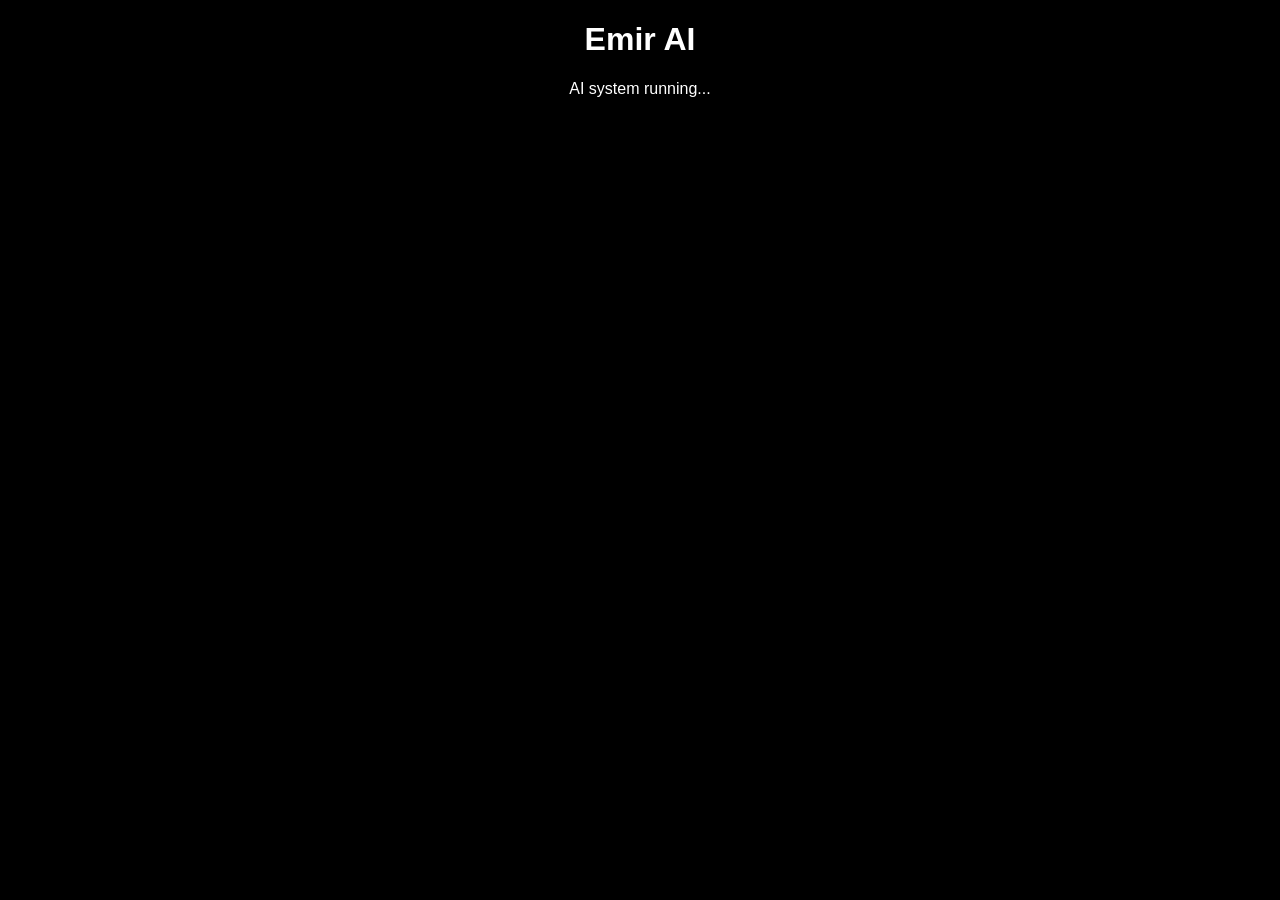
==== index.html @ 2dbc8fce "Create index.html for Emir AI web page" ====
<!DOCTYPE html>
<html>
<head>
  <title>Emir AI</title>
</head>
<body style="background:black;color:white;text-align:center;font-family:Arial;">
  <h1>Emir AI</h1>
  <p>AI system running...</p>
</body>
</html>
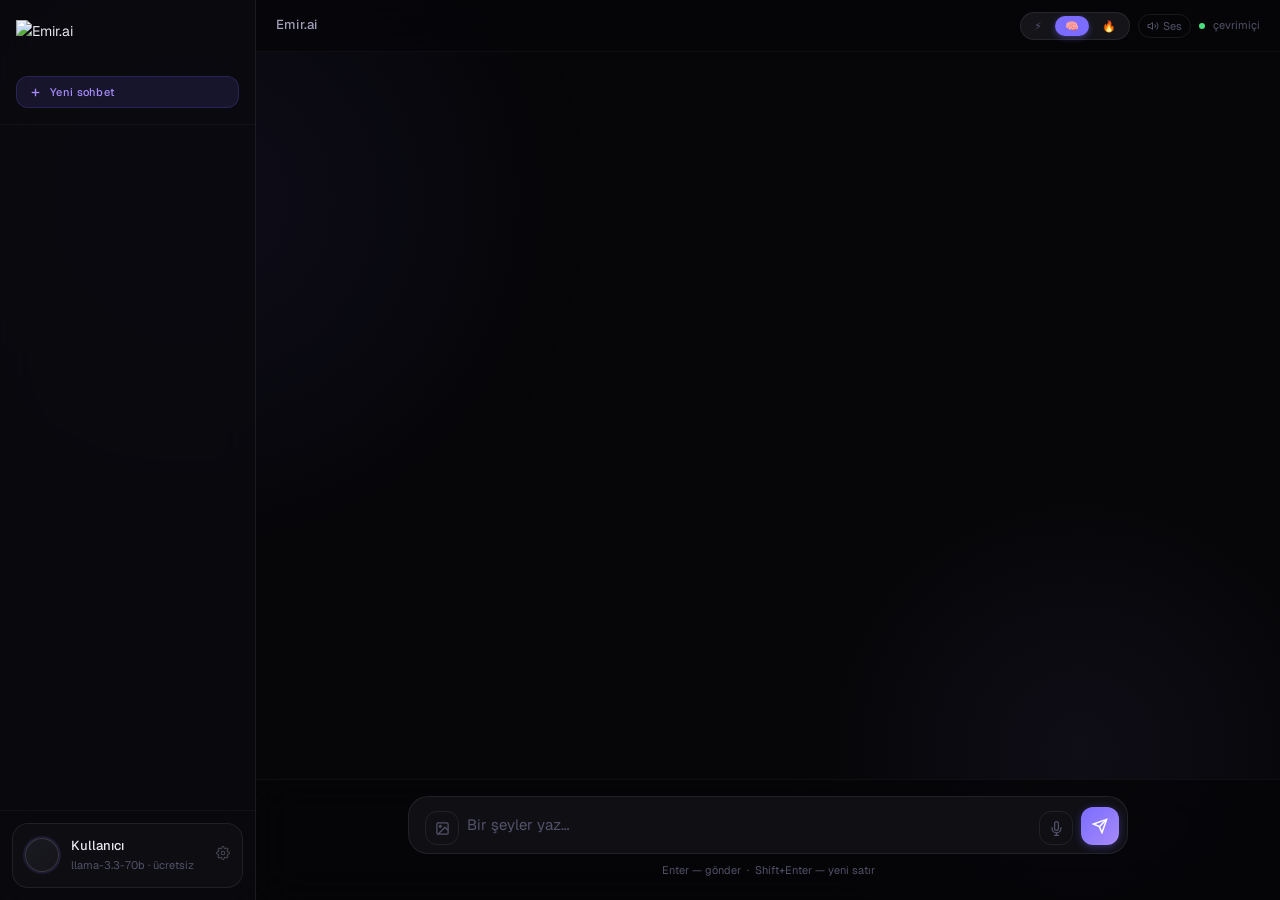
==== commit d8a61681: "Add files via upload" ====
--- a/index.html
+++ b/index.html
@@ -1,10 +1,1553 @@
 <!DOCTYPE html>
-<html>
+<html lang="tr">
 <head>
-  <title>Emir AI</title>
+<meta charset="UTF-8">
+<meta name="viewport" content="width=device-width, initial-scale=1.0, viewport-fit=cover">
+<title>Emir.ai</title>
+<link rel="icon" type="image/png" href="/static/favicon.png?v=2">
+<link rel="preconnect" href="https://fonts.googleapis.com">
+<!--
+  Neden bu fontlar:
+  • Inter yerine Geist → daha modern, AI ürünlerine özgü
+  • JetBrains Mono → kod blokları için okunabilirlik
+  display=swap → FOUT yerine FOIT önler; performans için iyi
+-->
+<link href="https://fonts.googleapis.com/css2?family=Geist:wght@300;400;500;600;700&family=JetBrains+Mono:wght@400;500&display=swap" rel="stylesheet">
+
+<!--
+  Markdown render: marked.js (8KB min+gzip)
+  Neden marked.js: Hızlı, küçük, XSS safe mod var
+-->
+<script src="https://cdn.jsdelivr.net/npm/marked@9/marked.min.js"></script>
+
+<!--
+  Syntax highlighting: highlight.js (sadece gerekli diller)
+  Neden: Kod bloklarını renklendirir; DX büyük fark yaratır
+-->
+<link rel="stylesheet" href="https://cdn.jsdelivr.net/npm/highlight.js@11.9.0/styles/github-dark-dimmed.min.css">
+<script src="https://cdn.jsdelivr.net/npm/highlight.js@11.9.0/lib/core.min.js"></script>
+<script src="https://cdn.jsdelivr.net/npm/highlight.js@11.9.0/lib/languages/python.min.js"></script>
+<script src="https://cdn.jsdelivr.net/npm/highlight.js@11.9.0/lib/languages/javascript.min.js"></script>
+<script src="https://cdn.jsdelivr.net/npm/highlight.js@11.9.0/lib/languages/typescript.min.js"></script>
+<script src="https://cdn.jsdelivr.net/npm/highlight.js@11.9.0/lib/languages/bash.min.js"></script>
+<script src="https://cdn.jsdelivr.net/npm/highlight.js@11.9.0/lib/languages/json.min.js"></script>
+<script src="https://cdn.jsdelivr.net/npm/highlight.js@11.9.0/lib/languages/css.min.js"></script>
+<script src="https://cdn.jsdelivr.net/npm/highlight.js@11.9.0/lib/languages/xml.min.js"></script>
+<script src="https://cdn.jsdelivr.net/npm/highlight.js@11.9.0/lib/languages/sql.min.js"></script>
+
+<style>
+/* ═══════════════════════════════════════
+   DESIGN TOKENS
+   Neden CSS değişkenler: Tek yerden temayı
+   değiştir; runtime'da JS erişimi kolay.
+═══════════════════════════════════════ */
+:root {
+  --c-bg:        #060608;
+  --c-surface-0: #0a0a0d;
+  --c-surface-1: #0f0f14;
+  --c-surface-2: #141419;
+  --c-surface-3: #1a1a22;
+  --c-surface-4: #212130;
+
+  --c-border-0:  rgba(255,255,255,0.04);
+  --c-border-1:  rgba(255,255,255,0.08);
+  --c-border-2:  rgba(255,255,255,0.14);
+  --c-border-3:  rgba(255,255,255,0.22);
+
+  --c-text-0:    #ffffff;
+  --c-text-1:    #e8e8f0;
+  --c-text-2:    #a0a0b8;
+  --c-text-3:    #52526a;
+
+  --c-accent:    #7b6cff;
+  --c-accent-2:  #a78bfa;
+  --c-accent-3:  rgba(123,108,255,0.12);
+  --c-success:   #4ade80;
+  --c-danger:    #f87171;
+  --c-warn:      #fb923c;
+
+  --glass-bg:    rgba(10,10,14,0.88);
+  /* Neden backdrop-filter yalnızca gerekli yerde:
+     Her elemanda blur = performans katili.
+     Sadece sidebar + input + topbar'da kullan. */
+  --glass-blur:  blur(20px) saturate(160%);
+
+  --sp-1:4px; --sp-2:8px; --sp-3:12px;
+  --sp-4:16px; --sp-5:20px; --sp-6:24px;
+  --sp-8:32px; --sp-10:40px; --sp-12:48px;
+
+  --r-sm:8px; --r-md:12px; --r-lg:16px; --r-xl:20px; --r-full:9999px;
+
+  --font-sans: 'Geist', system-ui, -apple-system, sans-serif;
+  --font-mono: 'JetBrains Mono', 'Fira Code', monospace;
+
+  --text-xs:11px; --text-sm:13px; --text-base:14px;
+  --text-md:15px; --text-lg:18px; --text-xl:24px;
+  --text-2xl:32px; --text-3xl:42px;
+
+  --ease-out:    cubic-bezier(0.16, 1, 0.3, 1);
+  --ease-spring: cubic-bezier(0.34, 1.56, 0.64, 1);
+  --dur-fast:    120ms; --dur-base:200ms; --dur-slow:350ms;
+
+  --sidebar-w: 256px;
+}
+
+/* ═══════════════════════════════════════
+   RESET & BASE
+═══════════════════════════════════════ */
+*, *::before, *::after { box-sizing: border-box; margin: 0; padding: 0; }
+html { -webkit-text-size-adjust: 100%; }
+body {
+  background: var(--c-bg);
+  color: var(--c-text-1);
+  font-family: var(--font-sans);
+  font-size: var(--text-base);
+  line-height: 1.6;
+  height: 100dvh;
+  display: flex;
+  overflow: hidden;
+  -webkit-font-smoothing: antialiased;
+  -moz-osx-font-smoothing: grayscale;
+}
+button { font-family: inherit; cursor: pointer; border: none; }
+textarea { font-family: inherit; }
+a { color: inherit; }
+
+/* ═══════════════════════════════════════
+   ARKA PLAN
+   Neden CSS gradient animasyonu:
+   Canvas 5 katman + Math.sin + createLinearGradient
+   her frame'de yeniden hesaplanıyor = %15-25 CPU.
+   CSS @keyframes sadece GPU composite layer kullanır;
+   ana thread'e dokunmaz, 0 CPU ek yükü.
+═══════════════════════════════════════ */
+.mesh-bg {
+  position: fixed; inset: 0; z-index: 0; pointer-events: none;
+  /* will-change: transform — sadece hareketli elemanlara ekle;
+     statik mesh için gerek yok */
+}
+.mesh-bg::before,
+.mesh-bg::after {
+  content: '';
+  position: absolute;
+  border-radius: 50%;
+  /* filter: blur kullanmak yerine büyük radius + alpha → daha az repaint */
+  opacity: 0.12;
+  /* Neden transform animasyonu: yalnızca composite layer tetikler;
+     layout veya paint tetiklemez → 60 FPS garantili */
+  animation: meshFloat 18s ease-in-out infinite;
+}
+.mesh-bg::before {
+  width: 800px; height: 800px;
+  top: -200px; left: -200px;
+  background: radial-gradient(circle, rgba(123,108,255,0.6) 0%, transparent 70%);
+  animation-duration: 22s;
+}
+.mesh-bg::after {
+  width: 600px; height: 600px;
+  bottom: -150px; right: -100px;
+  background: radial-gradient(circle, rgba(167,139,250,0.5) 0%, transparent 70%);
+  animation-delay: -8s;
+  animation-duration: 18s;
+}
+@keyframes meshFloat {
+  0%,100% { transform: translate(0, 0) scale(1); }
+  33%      { transform: translate(60px, -40px) scale(1.05); }
+  66%      { transform: translate(-30px, 50px) scale(0.97); }
+}
+
+/* ═══════════════════════════════════════
+   SIDEBAR
+═══════════════════════════════════════ */
+.sidebar {
+  width: var(--sidebar-w);
+  background: var(--glass-bg);
+  backdrop-filter: var(--glass-blur);
+  -webkit-backdrop-filter: var(--glass-blur);
+  border-right: 1px solid var(--c-border-1);
+  display: flex; flex-direction: column; flex-shrink: 0;
+  z-index: 10;
+  /* will-change: transform — sadece sidebar açık/kapanırken etkin;
+     CSS transition zaten bunu yönetiyor */
+  transition: transform var(--dur-slow) var(--ease-out);
+}
+.sb-header {
+  padding: var(--sp-5) var(--sp-4) var(--sp-4);
+  border-bottom: 1px solid var(--c-border-0);
+}
+.sb-logo { margin-bottom: var(--sp-4); }
+.sb-logo-img {
+  height: 40px; max-height: 44px; width: auto;
+  object-fit: contain; display: block;
+}
+.btn-new-chat {
+  width: 100%; padding: var(--sp-2) var(--sp-3);
+  background: var(--c-accent-3);
+  border: 1px solid rgba(123,108,255,0.2);
+  border-radius: var(--r-md); color: var(--c-accent-2);
+  font-size: var(--text-xs); font-weight: 500; letter-spacing: 0.3px;
+  display: flex; align-items: center; gap: var(--sp-2);
+  /* Neden transform değil background transition:
+     hover'da layout değişmiyor, sadece renk → cheaper */
+  transition: background var(--dur-base), border-color var(--dur-base), box-shadow var(--dur-base);
+}
+.btn-new-chat:hover {
+  background: rgba(123,108,255,0.18);
+  border-color: rgba(123,108,255,0.35);
+  box-shadow: 0 4px 16px rgba(123,108,255,0.15);
+}
+.btn-new-chat svg { width: 13px; height: 13px; stroke: currentColor; fill: none; stroke-width: 2.5; }
+
+/* Sidebar List */
+.sb-list { flex: 1; overflow-y: auto; padding: var(--sp-2); }
+/* Neden 2px scrollbar: Minimal görünüm + performans */
+.sb-list::-webkit-scrollbar { width: 2px; }
+.sb-list::-webkit-scrollbar-thumb { background: var(--c-border-1); border-radius: var(--r-full); }
+
+.sb-section-label {
+  font-size: 10px; font-weight: 600;
+  color: var(--c-text-3); letter-spacing: 0.8px;
+  text-transform: uppercase; padding: var(--sp-3) var(--sp-2) var(--sp-1);
+}
+.chat-item {
+  display: flex; align-items: center; gap: var(--sp-2);
+  padding: var(--sp-2) var(--sp-3); border-radius: var(--r-sm);
+  cursor: pointer; position: relative;
+  font-size: var(--text-sm); font-weight: 400; color: var(--c-text-2);
+  transition: background var(--dur-fast), color var(--dur-fast), border-color var(--dur-fast);
+  border: 1px solid transparent;
+}
+.chat-item:hover { background: var(--c-surface-2); color: var(--c-text-1); border-color: var(--c-border-0); }
+.chat-item.active { background: var(--c-accent-3); color: var(--c-accent-2); border-color: rgba(123,108,255,0.2); }
+.chat-item svg { width: 13px; height: 13px; stroke: currentColor; fill: none; stroke-width: 1.8; flex-shrink: 0; opacity: 0.6; }
+.chat-item-title { flex: 1; overflow: hidden; text-overflow: ellipsis; white-space: nowrap; }
+.chat-del {
+  position: absolute; right: var(--sp-2); opacity: 0;
+  background: none; color: var(--c-text-3);
+  font-size: 16px; line-height: 1; padding: 2px 4px;
+  border-radius: 4px; transition: opacity var(--dur-fast), color var(--dur-fast), background var(--dur-fast);
+}
+.chat-item:hover .chat-del { opacity: 1; }
+.chat-del:hover { color: var(--c-danger); background: rgba(248,113,113,0.1); }
+
+/* Sidebar Bottom */
+.sb-bottom { padding: var(--sp-3); border-top: 1px solid var(--c-border-0); }
+.profile-card {
+  display: flex; align-items: center; gap: var(--sp-3);
+  padding: var(--sp-3);
+  background: rgba(255,255,255,0.025);
+  border: 1px solid var(--c-border-1);
+  border-radius: var(--r-lg);
+  cursor: pointer;
+  transition: background var(--dur-base), border-color var(--dur-base), box-shadow var(--dur-base);
+}
+.profile-card:hover {
+  background: rgba(255,255,255,0.04);
+  border-color: var(--c-border-2);
+  box-shadow: 0 8px 24px rgba(0,0,0,0.25);
+}
+.profile-avatar {
+  width: 34px; height: 34px; border-radius: var(--r-full);
+  background: linear-gradient(135deg, var(--c-surface-3), var(--c-surface-2));
+  border: 1px solid var(--c-border-2);
+  display: flex; align-items: center; justify-content: center;
+  font-size: var(--text-sm); font-weight: 600; color: var(--c-text-1);
+  overflow: hidden; flex-shrink: 0;
+  box-shadow: 0 0 0 2px rgba(123,108,255,0.15);
+}
+.profile-avatar img { width: 100%; height: 100%; object-fit: cover; }
+.profile-meta { flex: 1; min-width: 0; }
+.profile-name { font-size: var(--text-sm); font-weight: 500; color: var(--c-text-1); white-space: nowrap; overflow: hidden; text-overflow: ellipsis; }
+.profile-sub { font-size: 11px; color: var(--c-text-3); margin-top: 1px; }
+.profile-settings-icon { flex-shrink: 0; opacity: 0.4; transition: opacity var(--dur-fast); }
+.profile-card:hover .profile-settings-icon { opacity: 0.8; }
+.profile-settings-icon svg { width: 14px; height: 14px; stroke: var(--c-text-2); fill: none; stroke-width: 1.8; }
+
+/* ═══════════════════════════════════════
+   MAIN
+═══════════════════════════════════════ */
+.main { flex: 1; display: flex; flex-direction: column; z-index: 5; overflow: hidden; min-width: 0; }
+
+.topbar {
+  display: flex; align-items: center; gap: var(--sp-3);
+  padding: var(--sp-3) var(--sp-5);
+  background: rgba(6,6,8,0.75);
+  backdrop-filter: var(--glass-blur);
+  -webkit-backdrop-filter: var(--glass-blur);
+  border-bottom: 1px solid var(--c-border-0);
+  flex-shrink: 0; height: 52px;
+}
+.btn-menu { display: none; background: none; padding: var(--sp-1); border-radius: var(--r-sm); transition: background var(--dur-fast); }
+.btn-menu:hover { background: var(--c-surface-2); }
+.btn-menu svg { width: 18px; height: 18px; stroke: var(--c-text-2); fill: none; stroke-width: 2; display: block; }
+.topbar-title { font-size: var(--text-sm); font-weight: 500; color: var(--c-text-2); letter-spacing: 0.2px; }
+.topbar-status { margin-left: auto; display: flex; align-items: center; gap: var(--sp-2); }
+.status-dot {
+  width: 6px; height: 6px; border-radius: var(--r-full); background: var(--c-success);
+  /* Neden opacity animasyonu değil box-shadow:
+     opacity composite, box-shadow paint tetikler ama küçük boyut → kabul edilebilir.
+     Alternatif: sadece opacity kullan. */
+  animation: statusPulse 3s ease-in-out infinite;
+}
+@keyframes statusPulse { 0%,100%{opacity:1;} 50%{opacity:0.5;} }
+.status-text { font-size: var(--text-xs); color: var(--c-text-3); }
+
+/* ═══════════════════════════════════════
+   CHAT ALAN
+   Neden scroll-behavior kaldırıldı:
+   CSS smooth scroll + JS scrollTop = animasyon
+   yığılması. scrollIntoView({behavior:'smooth'})
+   ile kontrol JS tarafında kalır.
+═══════════════════════════════════════ */
+#chat {
+  flex: 1; overflow-y: auto;
+  padding: var(--sp-8) var(--sp-5);
+  display: flex; flex-direction: column; gap: var(--sp-5);
+  overscroll-behavior: contain;
+  /* contain: layout → alt tree layout hesaplamalarını izole eder */
+  contain: layout;
+}
+#chat::-webkit-scrollbar { width: 4px; }
+#chat::-webkit-scrollbar-track { background: transparent; }
+#chat::-webkit-scrollbar-thumb { background: var(--c-border-1); border-radius: var(--r-full); }
+
+/* Welcome */
+.welcome {
+  margin: auto; text-align: center;
+  padding: var(--sp-12) var(--sp-5);
+  max-width: 560px; width: 100%;
+  animation: fadeSlideUp 0.5s var(--ease-out) both;
+}
+@keyframes fadeSlideUp { from{opacity:0;transform:translateY(14px);} to{opacity:1;transform:translateY(0);} }
+
+.welcome-badge {
+  display: inline-flex; align-items: center; gap: var(--sp-2);
+  padding: var(--sp-1) var(--sp-3);
+  background: var(--c-accent-3);
+  border: 1px solid rgba(123,108,255,0.2);
+  border-radius: var(--r-full);
+  font-size: var(--text-xs); font-weight: 500;
+  color: var(--c-accent-2); letter-spacing: 0.3px;
+  margin-bottom: var(--sp-5);
+}
+.welcome-badge-dot { width: 5px; height: 5px; border-radius: 50%; background: var(--c-success); animation: statusPulse 2.5s infinite; }
+
+.welcome-title {
+  font-size: clamp(var(--text-2xl), 5vw, var(--text-3xl));
+  font-weight: 700; letter-spacing: -1px; line-height: 1.1;
+  margin-bottom: var(--sp-3);
+  /* Neden gradient text animasyonu:
+     background-size: 200% + background-position animasyonu
+     → yalnızca composite, repaint yok */
+  background: linear-gradient(135deg, var(--c-text-0) 0%, var(--c-accent-2) 50%, var(--c-text-0) 100%);
+  background-size: 200% auto;
+  -webkit-background-clip: text; -webkit-text-fill-color: transparent;
+  background-clip: text;
+  animation: shimmer 5s linear infinite;
+}
+@keyframes shimmer { to { background-position: 200% center; } }
+
+.welcome-sub { font-size: var(--text-sm); color: var(--c-text-3); margin-bottom: var(--sp-8); }
+
+.chip-grid { display: flex; flex-wrap: wrap; gap: var(--sp-2); justify-content: center; }
+.chip {
+  padding: var(--sp-2) var(--sp-4);
+  background: var(--c-surface-1);
+  border: 1px solid var(--c-border-1);
+  border-radius: var(--r-full);
+  font-size: var(--text-xs); font-weight: 400; color: var(--c-text-2);
+  cursor: pointer;
+  transition: background var(--dur-base), border-color var(--dur-base), color var(--dur-base), box-shadow var(--dur-base);
+}
+.chip:hover {
+  background: var(--c-surface-2); border-color: var(--c-border-2);
+  color: var(--c-text-1); box-shadow: 0 4px 12px rgba(0,0,0,0.25);
+}
+
+/* ═══════════════════════════════════════
+   MESAJLAR
+═══════════════════════════════════════ */
+.msg {
+  display: flex; gap: var(--sp-3);
+  max-width: min(75%, 700px);
+  animation: msgIn 0.25s var(--ease-out) both;
+}
+/* Neden sadece opacity + translateY:
+   scale() layout'u etkiler (composite değil).
+   translateY + opacity → sadece composite layer.
+   Daha az GPU çalışması. */
+@keyframes msgIn { from{opacity:0;transform:translateY(6px);} to{opacity:1;transform:translateY(0);} }
+
+.msg.user { align-self: flex-end; flex-direction: row-reverse; }
+.msg.bot  { align-self: flex-start; }
+
+.msg-avatar {
+  width: 30px; height: 30px; border-radius: var(--r-full);
+  flex-shrink: 0; display: flex; align-items: center; justify-content: center;
+  font-size: 11px; font-weight: 600; margin-top: 2px;
+  overflow: hidden;
+}
+.msg.user .msg-avatar {
+  background: linear-gradient(135deg, var(--c-surface-3), var(--c-surface-2));
+  border: 1px solid var(--c-border-2); color: var(--c-text-1);
+}
+.msg.user .msg-avatar img { width:100%; height:100%; object-fit:cover; }
+.msg.bot .msg-avatar {
+  background: linear-gradient(135deg, var(--c-accent), var(--c-accent-2));
+  color: #fff; font-size: 12px; font-weight: 700;
+  /* Neden küçük box-shadow: büyük blur ağır; 16px yeterli */
+  box-shadow: 0 0 12px rgba(123,108,255,0.35);
+}
+
+.bubble {
+  padding: var(--sp-3) var(--sp-4);
+  border-radius: var(--r-lg);
+  font-size: var(--text-md); line-height: 1.75;
+  word-break: break-word; letter-spacing: 0.1px;
+  position: relative;
+}
+.msg.user .bubble {
+  background: linear-gradient(135deg, rgba(123,108,255,0.1), rgba(167,139,250,0.06));
+  border: 1px solid rgba(123,108,255,0.2);
+  border-top-right-radius: var(--r-sm);
+  color: var(--c-text-1);
+}
+.msg.bot .bubble {
+  background: rgba(255,255,255,0.03);
+  border: 1px solid var(--c-border-1);
+  border-top-left-radius: var(--r-sm);
+  color: var(--c-text-1);
+  min-width: 48px;
+}
+
+/* ── Markdown stilleri ── */
+.bubble h1,.bubble h2,.bubble h3 {
+  font-weight: 600; letter-spacing: -0.3px;
+  margin: var(--sp-4) 0 var(--sp-2);
+  color: var(--c-text-0); line-height: 1.3;
+}
+.bubble h1 { font-size: var(--text-lg); }
+.bubble h2 { font-size: var(--text-md); }
+.bubble h3 { font-size: var(--text-base); }
+.bubble p { margin: var(--sp-2) 0; }
+.bubble p:first-child { margin-top: 0; }
+.bubble p:last-child { margin-bottom: 0; }
+.bubble ul,.bubble ol { padding-left: 1.5em; margin: var(--sp-2) 0; }
+.bubble li { margin: var(--sp-1) 0; }
+.bubble blockquote {
+  border-left: 3px solid var(--c-accent);
+  padding: var(--sp-2) var(--sp-3); margin: var(--sp-3) 0;
+  background: var(--c-accent-3); border-radius: 0 var(--r-sm) var(--r-sm) 0;
+  color: var(--c-text-2);
+}
+.bubble strong { color: var(--c-text-0); font-weight: 600; }
+.bubble em { color: var(--c-text-2); font-style: italic; }
+.bubble a { color: var(--c-accent-2); text-decoration: underline; text-underline-offset: 3px; }
+.bubble a:hover { color: var(--c-text-0); }
+
+/* İnline kod */
+.bubble code:not(pre code) {
+  font-family: var(--font-mono);
+  font-size: 0.88em;
+  background: var(--c-surface-3);
+  border: 1px solid var(--c-border-1);
+  border-radius: 4px;
+  padding: 1px 5px;
+  color: var(--c-accent-2);
+}
+
+/* Kod blokları */
+.bubble pre {
+  margin: var(--sp-3) 0;
+  border-radius: var(--r-md);
+  overflow: hidden;
+  border: 1px solid var(--c-border-1);
+}
+.code-header {
+  display: flex; align-items: center; justify-content: space-between;
+  padding: var(--sp-2) var(--sp-3);
+  background: var(--c-surface-3);
+  border-bottom: 1px solid var(--c-border-1);
+}
+.code-lang { font-family: var(--font-mono); font-size: 11px; color: var(--c-text-3); letter-spacing: 0.5px; }
+.btn-copy {
+  font-size: 11px; color: var(--c-text-3); background: none;
+  padding: 2px 8px; border-radius: 4px;
+  border: 1px solid var(--c-border-1);
+  transition: color var(--dur-fast), background var(--dur-fast);
+}
+.btn-copy:hover { color: var(--c-text-1); background: var(--c-surface-4); }
+.btn-copy.copied { color: var(--c-success); }
+.bubble pre code {
+  display: block; padding: var(--sp-4);
+  font-family: var(--font-mono); font-size: 13px; line-height: 1.65;
+  overflow-x: auto; background: #1c1c27 !important;
+  scrollbar-width: thin;
+}
+
+/* Tablo */
+.bubble table {
+  border-collapse: collapse; width: 100%;
+  margin: var(--sp-3) 0; font-size: var(--text-sm);
+  border-radius: var(--r-md); overflow: hidden;
+}
+.bubble th { background: var(--c-surface-3); color: var(--c-text-0); font-weight: 600; }
+.bubble th,.bubble td { padding: var(--sp-2) var(--sp-3); border: 1px solid var(--c-border-1); text-align: left; }
+.bubble tr:nth-child(even) td { background: rgba(255,255,255,0.015); }
+
+/* Arama göstergesi */
+.search-indicator {
+  display: inline-flex; align-items: center; gap: var(--sp-2);
+  font-size: 11px; color: var(--c-text-3);
+  margin-bottom: var(--sp-2);
+  padding: 2px 8px; border-radius: var(--r-full);
+  background: var(--c-surface-2);
+  border: 1px solid var(--c-border-1);
+}
+.search-indicator svg { width: 11px; height: 11px; stroke: var(--c-accent-2); fill: none; stroke-width: 2; }
+
+/* ── Typing indicator ── */
+.typing-bubble {
+  display: flex; gap: 5px; align-items: center;
+  padding: var(--sp-4) var(--sp-5);
+  background: rgba(255,255,255,0.03);
+  border: 1px solid var(--c-border-1);
+  border-radius: var(--r-lg); border-top-left-radius: var(--r-sm);
+}
+.typing-bubble span {
+  width: 5px; height: 5px; border-radius: 50%; background: var(--c-accent);
+  /* Neden translateY değil: translate3d → GPU layer zorla */
+  animation: typingBounce 1.4s ease-in-out infinite; opacity: 0.7;
+}
+.typing-bubble span:nth-child(2) { animation-delay: 0.18s; }
+.typing-bubble span:nth-child(3) { animation-delay: 0.36s; }
+@keyframes typingBounce { 0%,60%,100%{transform:translate3d(0,0,0);opacity:0.7;} 30%{transform:translate3d(0,-6px,0);opacity:1;} }
+
+/* Streaming cursor */
+.stream-cursor {
+  display: inline-block;
+  width: 2px; height: 1em;
+  background: var(--c-accent-2);
+  margin-left: 2px;
+  vertical-align: text-bottom;
+  animation: cursorBlink 0.9s ease-in-out infinite;
+}
+@keyframes cursorBlink { 0%,100%{opacity:1;} 50%{opacity:0;} }
+
+/* ═══════════════════════════════════════
+   INPUT ALAN
+═══════════════════════════════════════ */
+.input-area {
+  padding: var(--sp-4) var(--sp-5) max(var(--sp-5), env(safe-area-inset-bottom, 20px));
+  background: rgba(6,6,8,0.82);
+  backdrop-filter: var(--glass-blur);
+  -webkit-backdrop-filter: var(--glass-blur);
+  border-top: 1px solid var(--c-border-0);
+  flex-shrink: 0;
+}
+.input-shell {
+  max-width: 720px; margin: 0 auto;
+  background: var(--c-surface-1);
+  border: 1px solid var(--c-border-1);
+  border-radius: var(--r-xl);
+  display: flex; align-items: flex-end; gap: var(--sp-2);
+  padding: var(--sp-2) var(--sp-2) var(--sp-2) var(--sp-4);
+  transition: border-color var(--dur-base), box-shadow var(--dur-base);
+}
+.input-shell:focus-within {
+  border-color: rgba(123,108,255,0.4);
+  box-shadow: 0 0 0 3px rgba(123,108,255,0.08);
+}
+#msgInput {
+  flex: 1; background: transparent; border: none; outline: none;
+  color: var(--c-text-1); font-size: var(--text-md); line-height: 1.6;
+  resize: none; padding: var(--sp-2) 0;
+  max-height: 160px; overflow-y: auto; scrollbar-width: none;
+}
+#msgInput::-webkit-scrollbar { display: none; }
+#msgInput::placeholder { color: var(--c-text-3); }
+.btn-send {
+  width: 38px; height: 38px; flex-shrink: 0;
+  background: linear-gradient(135deg, var(--c-accent), var(--c-accent-2));
+  border-radius: var(--r-md);
+  display: flex; align-items: center; justify-content: center;
+  color: #fff;
+  box-shadow: 0 2px 8px rgba(123,108,255,0.35);
+  transition: opacity var(--dur-base), transform var(--dur-fast), box-shadow var(--dur-base);
+}
+.btn-send:hover:not(:disabled) { transform: scale(1.05); box-shadow: 0 4px 14px rgba(123,108,255,0.45); }
+.btn-send:active:not(:disabled) { transform: scale(0.95); }
+.btn-send:disabled { opacity: 0.3; cursor: not-allowed; }
+.btn-send svg { width: 16px; height: 16px; stroke: currentColor; fill: none; stroke-width: 2.2; }
+.input-hint { text-align: center; font-size: 11px; color: var(--c-text-3); margin-top: var(--sp-2); }
+
+/* ═══════════════════════════════════════
+   PROFİL MODALİ
+═══════════════════════════════════════ */
+.modal-backdrop {
+  display: none; position: fixed; inset: 0;
+  background: rgba(0,0,0,0.55);
+  backdrop-filter: blur(10px);
+  -webkit-backdrop-filter: blur(10px);
+  z-index: 200; align-items: center; justify-content: center; padding: var(--sp-4);
+}
+.modal-backdrop.open { display: flex; animation: fadeIn 0.18s ease; }
+@keyframes fadeIn { from{opacity:0;} to{opacity:1;} }
+.modal {
+  background: var(--c-surface-1);
+  border: 1px solid var(--c-border-2);
+  border-radius: var(--r-xl);
+  padding: var(--sp-8); width: 100%; max-width: 460px;
+  box-shadow: 0 24px 64px rgba(0,0,0,0.55);
+  animation: modalIn 0.25s var(--ease-out);
+}
+@keyframes modalIn { from{opacity:0;transform:translateY(10px);} to{opacity:1;transform:none;} }
+.modal-header { margin-bottom: var(--sp-6); }
+.modal-title { font-size: var(--text-lg); font-weight: 700; color: var(--c-text-0); margin-bottom: var(--sp-1); }
+.modal-subtitle { font-size: var(--text-sm); color: var(--c-text-3); }
+.form-group { margin-bottom: var(--sp-5); }
+.form-label { display: block; font-size: 11px; font-weight: 600; color: var(--c-text-3); letter-spacing: 0.8px; text-transform: uppercase; margin-bottom: var(--sp-2); }
+.form-input, .form-textarea {
+  width: 100%; background: var(--c-surface-2);
+  border: 1px solid var(--c-border-1); border-radius: var(--r-md);
+  padding: var(--sp-3) var(--sp-4);
+  color: var(--c-text-1); font-size: var(--text-sm); outline: none;
+  transition: border-color var(--dur-base), box-shadow var(--dur-base);
+}
+.form-input:focus, .form-textarea:focus {
+  border-color: rgba(123,108,255,0.5);
+  box-shadow: 0 0 0 3px rgba(123,108,255,0.1);
+}
+.form-textarea { resize: vertical; min-height: 90px; line-height: 1.6; font-family: var(--font-sans); }
+.avatar-picker { display: flex; align-items: center; gap: var(--sp-4); }
+.avatar-preview {
+  width: 56px; height: 56px; border-radius: var(--r-full);
+  background: linear-gradient(135deg, var(--c-surface-3), var(--c-surface-2));
+  border: 2px solid var(--c-border-2);
+  display: flex; align-items: center; justify-content: center;
+  font-size: var(--text-lg); font-weight: 700; color: var(--c-text-1);
+  overflow: hidden; cursor: pointer; flex-shrink: 0;
+  box-shadow: 0 0 0 3px rgba(123,108,255,0.12);
+  transition: border-color var(--dur-base), box-shadow var(--dur-base);
+}
+.avatar-preview:hover { border-color: var(--c-accent); box-shadow: 0 0 0 3px rgba(123,108,255,0.28); }
+.avatar-preview img { width: 100%; height: 100%; object-fit: cover; }
+.avatar-info { font-size: var(--text-sm); color: var(--c-text-3); line-height: 1.6; }
+.avatar-info a { color: var(--c-accent-2); cursor: pointer; }
+.avatar-info a:hover { text-decoration: underline; }
+.modal-actions { display: flex; gap: var(--sp-2); justify-content: flex-end; margin-top: var(--sp-6); }
+.btn-ghost {
+  padding: var(--sp-2) var(--sp-4);
+  background: transparent; border: 1px solid var(--c-border-1);
+  border-radius: var(--r-md); color: var(--c-text-2);
+  font-size: var(--text-sm); font-weight: 500;
+  transition: background var(--dur-fast), border-color var(--dur-fast), color var(--dur-fast);
+}
+.btn-ghost:hover { background: var(--c-surface-2); border-color: var(--c-border-2); color: var(--c-text-1); }
+.btn-primary {
+  padding: var(--sp-2) var(--sp-5);
+  background: linear-gradient(135deg, var(--c-accent), var(--c-accent-2));
+  border-radius: var(--r-md); color: #fff;
+  font-size: var(--text-sm); font-weight: 600;
+  box-shadow: 0 2px 8px rgba(123,108,255,0.4);
+  transition: opacity var(--dur-base), box-shadow var(--dur-base);
+}
+.btn-primary:hover { opacity: 0.9; box-shadow: 0 6px 20px rgba(123,108,255,0.42); }
+
+/* ═══════════════════════════════════════
+   MOBİL
+═══════════════════════════════════════ */
+.mob-overlay { display: none; position: fixed; inset: 0; background: rgba(0,0,0,0.5); z-index: 9; }
+.mob-overlay.open { display: block; animation: fadeIn 0.2s ease; }
+
+@media (max-width: 700px) {
+  .sidebar { position: fixed; inset: 0 auto 0 0; transform: translateX(-100%); z-index: 100; width: min(var(--sidebar-w), 85vw); }
+  .sidebar.open { transform: translateX(0); }
+  .btn-menu { display: flex; }
+  .msg { max-width: 92%; }
+  .welcome-title { font-size: var(--text-2xl); }
+  #chat { padding: var(--sp-5) var(--sp-4); }
+  .input-area { padding: var(--sp-3) var(--sp-3) max(var(--sp-4), env(safe-area-inset-bottom, 16px)); }
+  .modal { padding: var(--sp-6); }
+  .input-hint { display: none; }
+}
+
+/* ── highlight.js tema override ── */
+.hljs { background: #1c1c27 !important; }
+
+/* ═══════════════════════════════════════
+   MODEL SEÇİCİ
+   Neden select yerine custom button grubu:
+   Native select tema uyumsuz; 3 seçenek için
+   toggle grubu daha hızlı ve görsel.
+═══════════════════════════════════════ */
+.model-selector {
+  display: flex; align-items: center; gap: 3px;
+  background: var(--c-surface-2);
+  border: 1px solid var(--c-border-1);
+  border-radius: var(--r-full);
+  padding: 3px;
+}
+.model-btn {
+  padding: 3px 10px;
+  border-radius: var(--r-full);
+  font-size: 11px; font-weight: 500; color: var(--c-text-3);
+  background: none;
+  transition: background var(--dur-fast), color var(--dur-fast);
+}
+.model-btn:hover { color: var(--c-text-1); }
+.model-btn.active {
+  background: var(--c-accent);
+  color: #fff;
+  box-shadow: 0 2px 6px rgba(123,108,255,0.4);
+}
+
+/* ═══════════════════════════════════════
+   TTS TOGGLE
+═══════════════════════════════════════ */
+.btn-tts {
+  padding: var(--sp-1) var(--sp-2);
+  background: none;
+  border: 1px solid var(--c-border-1);
+  border-radius: var(--r-full);
+  font-size: 11px; color: var(--c-text-3);
+  display: flex; align-items: center; gap: 4px;
+  transition: border-color var(--dur-fast), color var(--dur-fast), background var(--dur-fast);
+}
+.btn-tts.active {
+  border-color: rgba(123,108,255,0.4);
+  color: var(--c-accent-2);
+  background: var(--c-accent-3);
+}
+.btn-tts svg { width: 12px; height: 12px; stroke: currentColor; fill: none; stroke-width: 2; }
+
+/* ═══════════════════════════════════════
+   GİRİŞ ALANI BUTONLARI (Mic + Vision)
+═══════════════════════════════════════ */
+.btn-input-action {
+  width: 34px; height: 34px; flex-shrink: 0;
+  background: none;
+  border: 1px solid var(--c-border-1);
+  border-radius: var(--r-md);
+  display: flex; align-items: center; justify-content: center;
+  color: var(--c-text-3);
+  transition: background var(--dur-fast), color var(--dur-fast), border-color var(--dur-fast);
+}
+.btn-input-action:hover { background: var(--c-surface-2); color: var(--c-text-1); border-color: var(--c-border-2); }
+.btn-input-action.recording {
+  color: var(--c-danger); border-color: rgba(248,113,113,0.4);
+  background: rgba(248,113,113,0.08);
+  animation: statusPulse 1s ease-in-out infinite;
+}
+.btn-input-action svg { width: 15px; height: 15px; stroke: currentColor; fill: none; stroke-width: 2; }
+
+/* Vision önizleme */
+.vision-preview {
+  display: none; align-items: center; gap: var(--sp-2);
+  padding: var(--sp-2) var(--sp-3);
+  background: var(--c-surface-2);
+  border: 1px solid var(--c-border-1);
+  border-radius: var(--r-md);
+  margin-bottom: var(--sp-2);
+  max-width: 720px; margin-left: auto; margin-right: auto;
+}
+.vision-preview.show { display: flex; }
+.vision-preview img { width: 40px; height: 40px; object-fit: cover; border-radius: var(--r-sm); }
+.vision-preview-name { flex: 1; font-size: var(--text-xs); color: var(--c-text-2); overflow: hidden; text-overflow: ellipsis; white-space: nowrap; }
+.vision-preview-remove {
+  background: none; color: var(--c-text-3); font-size: 16px; line-height: 1;
+  padding: 2px 4px; border-radius: 4px;
+  transition: color var(--dur-fast);
+}
+.vision-preview-remove:hover { color: var(--c-danger); }
+</style>
 </head>
-<body style="background:black;color:white;text-align:center;font-family:Arial;">
-  <h1>Emir AI</h1>
-  <p>AI system running...</p>
+<body>
+
+<div class="mesh-bg"></div>
+<div class="mob-overlay" id="mobOverlay" onclick="closeSidebar()"></div>
+
+<!-- PROFİL MODALİ -->
+<div class="modal-backdrop" id="profileModal">
+  <div class="modal">
+    <div class="modal-header">
+      <div class="modal-title">Profil &amp; Ayarlar</div>
+      <div class="modal-subtitle">Kişisel tercihlerini ve bot kişiliğini özelleştir</div>
+    </div>
+    <div class="form-group">
+      <label class="form-label">Profil Fotoğrafı</label>
+      <div class="avatar-picker">
+        <div class="avatar-preview" id="modalAvatarPrev" onclick="document.getElementById('avatarFile').click()">
+          <span id="modalAvatarInitial">?</span>
+        </div>
+        <div class="avatar-info">
+          Fotoğraf seç veya baş harfin görünsün.<br>
+          <a onclick="document.getElementById('avatarFile').click()">Fotoğraf yükle</a>
+        </div>
+        <input type="file" id="avatarFile" accept="image/*" style="display:none" onchange="onAvatarPick(event)">
+      </div>
+    </div>
+    <div class="form-group">
+      <label class="form-label">İsmin</label>
+      <input class="form-input" id="inputName" placeholder="Adını yaz…" maxlength="24">
+    </div>
+    <div class="form-group">
+      <label class="form-label">Bot Kişiliği (Ek Prompt)</label>
+      <textarea class="form-textarea" id="inputPrompt" placeholder="Örnek: Çok samimi ve esprili konuş. Cevapları kısa tut…"></textarea>
+    </div>
+    <div class="modal-actions">
+      <button class="btn-ghost" onclick="closeModal()">İptal</button>
+      <button class="btn-primary" onclick="saveProfile()">Kaydet</button>
+    </div>
+  </div>
+</div>
+
+<!-- SİDEBAR -->
+<aside class="sidebar" id="sidebar">
+  <div class="sb-header">
+    <div class="sb-logo">
+      <img src="/static/logo.png" alt="Emir.ai" class="sb-logo-img">
+    </div>
+    <button class="btn-new-chat" onclick="newChat()">
+      <svg viewBox="0 0 24 24"><line x1="12" y1="5" x2="12" y2="19"/><line x1="5" y1="12" x2="19" y2="12"/></svg>
+      Yeni sohbet
+    </button>
+  </div>
+  <div class="sb-list" id="chatList"></div>
+  <div class="sb-bottom">
+    <div class="profile-card" onclick="openModal()">
+      <div class="profile-avatar" id="sbAvatar"></div>
+      <div class="profile-meta">
+        <div class="profile-name" id="sbName">Kullanıcı</div>
+        <div class="profile-sub">llama-3.3-70b · ücretsiz</div>
+      </div>
+      <div class="profile-settings-icon">
+        <svg viewBox="0 0 24 24"><circle cx="12" cy="12" r="3"/><path d="M19.4 15a1.65 1.65 0 0 0 .33 1.82l.06.06a2 2 0 0 1-2.83 2.83l-.06-.06a1.65 1.65 0 0 0-1.82-.33 1.65 1.65 0 0 0-1 1.51V21a2 2 0 0 1-4 0v-.09A1.65 1.65 0 0 0 9 19.4a1.65 1.65 0 0 0-1.82.33l-.06.06a2 2 0 0 1-2.83-2.83l.06-.06A1.65 1.65 0 0 0 4.68 15a1.65 1.65 0 0 0-1.51-1H3a2 2 0 0 1 0-4h.09A1.65 1.65 0 0 0 4.6 9a1.65 1.65 0 0 0-.33-1.82l-.06-.06a2 2 0 0 1 2.83-2.83l.06.06A1.65 1.65 0 0 0 9 4.68a1.65 1.65 0 0 0 1-1.51V3a2 2 0 0 1 4 0v.09a1.65 1.65 0 0 0 1 1.51 1.65 1.65 0 0 0 1.82-.33l.06-.06a2 2 0 0 1 2.83 2.83l-.06.06A1.65 1.65 0 0 0 19.4 9a1.65 1.65 0 0 0 1.51 1H21a2 2 0 0 1 0 4h-.09a1.65 1.65 0 0 0-1.51 1z"/></svg>
+      </div>
+    </div>
+  </div>
+</aside>
+
+<!-- ANA ALAN -->
+<main class="main">
+  <header class="topbar">
+    <button class="btn-menu" onclick="toggleSidebar()">
+      <svg viewBox="0 0 24 24"><line x1="3" y1="6" x2="21" y2="6"/><line x1="3" y1="12" x2="21" y2="12"/><line x1="3" y1="18" x2="21" y2="18"/></svg>
+    </button>
+    <span class="topbar-title" id="topbarTitle">Emir.ai</span>
+    <div class="topbar-status">
+      <!-- Model Seçici -->
+      <div class="model-selector" id="modelSelector">
+        <button class="model-btn" data-tier="fast" onclick="setModelTier('fast')" title="Hızlı / hafif model">⚡</button>
+        <button class="model-btn active" data-tier="balanced" onclick="setModelTier('balanced')" title="Dengeli (varsayılan)">🧠</button>
+        <button class="model-btn" data-tier="pro" onclick="setModelTier('pro')" title="Yüksek kalite">🔥</button>
+      </div>
+      <!-- TTS Toggle -->
+      <button class="btn-tts" id="btnTTS" onclick="toggleTTS()" title="Sesli okuma aç/kapat">
+        <svg viewBox="0 0 24 24"><polygon points="11 5 6 9 2 9 2 15 6 15 11 19 11 5"/><path d="M19.07 4.93a10 10 0 0 1 0 14.14M15.54 8.46a5 5 0 0 1 0 7.07"/></svg>
+        Ses
+      </button>
+      <div class="status-dot" id="statusDot"></div>
+      <span class="status-text" id="statusText">çevrimiçi</span>
+    </div>
+  </header>
+
+  <div id="chat"></div>
+
+  <div class="input-area">
+    <!-- Vision önizleme (görsel seçilince gösterilir) -->
+    <div class="vision-preview" id="visionPreview">
+      <img id="visionThumb" src="" alt="">
+      <span class="vision-preview-name" id="visionName"></span>
+      <button class="vision-preview-remove" onclick="clearVision()" title="Görseli kaldır">×</button>
+    </div>
+    <div class="input-shell">
+      <!-- Fotoğraf yükleme butonu -->
+      <button class="btn-input-action" id="btnVision" onclick="document.getElementById('visionFile').click()" title="Fotoğraf analiz et">
+        <svg viewBox="0 0 24 24"><rect x="3" y="3" width="18" height="18" rx="2"/><circle cx="8.5" cy="8.5" r="1.5"/><polyline points="21 15 16 10 5 21"/></svg>
+      </button>
+      <input type="file" id="visionFile" accept="image/*" style="display:none" onchange="onVisionPick(event)">
+      <textarea id="msgInput" placeholder="Bir şeyler yaz…" rows="1"></textarea>
+      <!-- Mikrofon butonu -->
+      <button class="btn-input-action" id="btnMic" onclick="toggleMic()" title="Sesli yaz">
+        <svg viewBox="0 0 24 24"><path d="M12 1a3 3 0 0 0-3 3v8a3 3 0 0 0 6 0V4a3 3 0 0 0-3-3z"/><path d="M19 10v2a7 7 0 0 1-14 0v-2"/><line x1="12" y1="19" x2="12" y2="23"/><line x1="8" y1="23" x2="16" y2="23"/></svg>
+      </button>
+      <button class="btn-send" id="btnSend" onclick="sendMessage()">
+        <svg viewBox="0 0 24 24"><line x1="22" y1="2" x2="11" y2="13"/><polygon points="22 2 15 22 11 13 2 9 22 2"/></svg>
+      </button>
+    </div>
+    <div class="input-hint">Enter — gönder &nbsp;·&nbsp; Shift+Enter — yeni satır</div>
+  </div>
+</main>
+
+<script>
+/* ════════════════════════════════════════════════════
+   MARKED.JS YAPILANDIRMASI
+   Neden özel renderer: Kod bloklarına kopyala butonu
+   eklemek ve highlight.js entegrasyonu için.
+════════════════════════════════════════════════════ */
+(function configureMarked() {
+  const renderer = new marked.Renderer();
+
+  renderer.code = function(code, lang) {
+    // Neden typeof kontrol: marked v9'da code objesi olabilir
+    if (typeof code === 'object' && code !== null) {
+      lang = code.lang || '';
+      code = code.text || '';
+    }
+    const validLang = lang && hljs.getLanguage(lang) ? lang : 'plaintext';
+    let highlighted = code;
+    try {
+      highlighted = validLang !== 'plaintext'
+        ? hljs.highlight(code, { language: validLang }).value
+        : hljs.highlightAuto(code).value;
+    } catch(e) {}
+
+    const langLabel = lang || 'kod';
+    // Neden data-code: kopyala butonunda HTML entity decode sorunu olmadan ham kodu al
+    const escaped = code.replace(/"/g, '&quot;').replace(/`/g, '&#96;');
+    return `<pre><div class="code-header">
+      <span class="code-lang">${langLabel}</span>
+      <button class="btn-copy" onclick="copyCode(this)" data-code="${escaped}">Kopyala</button>
+    </div><code class="hljs language-${validLang}">${highlighted}</code></pre>`;
+  };
+
+  marked.setOptions({
+    renderer,
+    breaks: true,      // \n → <br> (sohbet için doğal)
+    gfm: true,         // GitHub Flavored Markdown
+    mangle: false,
+    headerIds: false,
+  });
+})();
+
+function copyCode(btn) {
+  const code = btn.getAttribute('data-code')
+    .replace(/&quot;/g, '"')
+    .replace(/&#96;/g, '`');
+  navigator.clipboard.writeText(code).then(() => {
+    btn.textContent = 'Kopyalandı ✓';
+    btn.classList.add('copied');
+    setTimeout(() => { btn.textContent = 'Kopyala'; btn.classList.remove('copied'); }, 2000);
+  });
+}
+
+/* ════════════════════════════════════════════════════
+   DURUM YÖNETİMİ
+   Neden ayrı state nesnesi: Dağınık global değişkenler
+   yerine tek kayıt noktası; debug kolaylaşır.
+════════════════════════════════════════════════════ */
+const state = {
+  profile:    { name: '', avatar: '', customPrompt: '' },
+  chats:      {},
+  currentId:  null,
+  messages:   [],
+  streaming:  false,
+  tempAvatar: '',
+  modelTier:  'balanced',  // ⚡ fast | 🧠 balanced | 🔥 pro
+  ttsEnabled: false,       // Sesli okuma
+  visionFile: null,        // Bekleyen görsel { base64, mimeType, name }
+};
+
+// localStorage yükle — try/catch: bozuk JSON'a karşı
+try { Object.assign(state.profile, JSON.parse(localStorage.getItem('ep') || '{}')); } catch(e){}
+try { state.chats = JSON.parse(localStorage.getItem('ec') || '{}'); } catch(e){}
+
+/* ════════════════════════════════════════════════════
+   DEBOUNCED LOCALSTORAGE KAYIT
+   Neden debounce: Streaming sırasında her token'da
+   save çağrılıyor → JSON.stringify ağır. 800ms debounce
+   ile en fazla ~1/sn yazma yapılır.
+════════════════════════════════════════════════════ */
+const saveTimers = {};
+const save = {
+  profile: () => {
+    clearTimeout(saveTimers.profile);
+    saveTimers.profile = setTimeout(() =>
+      localStorage.setItem('ep', JSON.stringify(state.profile)), 400);
+  },
+  chats: () => {
+    clearTimeout(saveTimers.chats);
+    saveTimers.chats = setTimeout(() =>
+      localStorage.setItem('ec', JSON.stringify(state.chats)), 800);
+  },
+};
+
+/* ════════════════════════════════════════════════════
+   PROFİL
+════════════════════════════════════════════════════ */
+/* ════════════════════════════════════════════════════
+   MODEL SEÇİCİ
+════════════════════════════════════════════════════ */
+function setModelTier(tier) {
+  state.modelTier = tier;
+  document.querySelectorAll('.model-btn').forEach(btn => {
+    btn.classList.toggle('active', btn.dataset.tier === tier);
+  });
+}
+
+/* ════════════════════════════════════════════════════
+   TTS (TEXT TO SPEECH)
+   Neden Web Speech API: sıfır latency, sıfır backend
+   yükü, tarayıcı native → en minimal çözüm.
+════════════════════════════════════════════════════ */
+function toggleTTS() {
+  state.ttsEnabled = !state.ttsEnabled;
+  document.getElementById('btnTTS').classList.toggle('active', state.ttsEnabled);
+  if (!state.ttsEnabled) speechSynthesis.cancel();
+}
+
+function speakText(text) {
+  if (!state.ttsEnabled || !('speechSynthesis' in window)) return;
+  speechSynthesis.cancel();
+  const clean = text.replace(/[#*`_~>\[\]!]/g, '').replace(/\n{2,}/g, '. ').trim();
+  const utt = new SpeechSynthesisUtterance(clean);
+  utt.lang = 'tr-TR'; utt.rate = 1.05;
+  const voices = speechSynthesis.getVoices();
+  const trVoice = voices.find(v => v.lang.startsWith('tr'));
+  if (trVoice) utt.voice = trVoice;
+  speechSynthesis.speak(utt);
+}
+
+/* ════════════════════════════════════════════════════
+   STT (SPEECH TO TEXT) — Web Speech API
+════════════════════════════════════════════════════ */
+let recognition = null;
+let micActive   = false;
+
+(function initMic() {
+  const SpeechRecognition = window.SpeechRecognition || window.webkitSpeechRecognition;
+  if (!SpeechRecognition) {
+    setTimeout(() => { const b = document.getElementById('btnMic'); if (b) b.style.display = 'none'; }, 0);
+    return;
+  }
+  recognition = new SpeechRecognition();
+  recognition.lang = 'tr-TR';
+  recognition.interimResults = true;
+  recognition.continuous = false;
+  recognition.onresult = (e) => {
+    const transcript = Array.from(e.results).map(r => r[0].transcript).join('');
+    inputEl.value = transcript;
+    inputEl.style.height = 'auto';
+    inputEl.style.height = Math.min(inputEl.scrollHeight, 160) + 'px';
+  };
+  recognition.onend = () => {
+    micActive = false;
+    document.getElementById('btnMic').classList.remove('recording');
+    if (inputEl.value.trim()) sendMessage();
+  };
+  recognition.onerror = () => {
+    micActive = false;
+    document.getElementById('btnMic').classList.remove('recording');
+  };
+})();
+
+function toggleMic() {
+  if (!recognition) return;
+  if (micActive) { recognition.stop(); }
+  else { micActive = true; document.getElementById('btnMic').classList.add('recording'); recognition.start(); }
+}
+
+/* ════════════════════════════════════════════════════
+   VİZYON (FOTOĞRAF ANALİZ)
+════════════════════════════════════════════════════ */
+function onVisionPick(e) {
+  const file = e.target.files[0]; if (!file) return;
+  const reader = new FileReader();
+  reader.onload = ev => {
+    const dataUrl = ev.target.result;
+    const [header, b64] = dataUrl.split(',');
+    const mimeType = header.match(/:(.*?);/)[1];
+    state.visionFile = { base64: b64, mimeType, name: file.name };
+    document.getElementById('visionThumb').src = dataUrl;
+    document.getElementById('visionName').textContent = file.name;
+    document.getElementById('visionPreview').classList.add('show');
+    inputEl.placeholder = 'Bu görsel hakkında soru sor (boş = genel analiz)…';
+    inputEl.focus();
+  };
+  reader.readAsDataURL(file);
+  e.target.value = '';
+}
+
+function clearVision() {
+  state.visionFile = null;
+  document.getElementById('visionPreview').classList.remove('show');
+  inputEl.placeholder = 'Bir şeyler yaz…';
+}
+
+async function sendVision(question) {
+  if (!state.currentId) {
+    state.currentId = Date.now().toString();
+    state.chats[state.currentId] = { title: 'Görsel Analiz', messages: [], ts: Date.now() };
+    save.chats(); renderList();
+  }
+  document.getElementById('welcome')?.remove();
+  const { base64, mimeType, name } = state.visionFile;
+  setStreaming(true);
+  appendMsg(`📎 ${name}${question ? ' — ' + question : ''}`, 'user');
+  appendTyping();
+  try {
+    const res = await fetch('/vision', {
+      method: 'POST', headers: { 'Content-Type': 'application/json' },
+      body: JSON.stringify({ image: base64, mimeType, question: question || undefined }),
+    });
+    const data = await res.json();
+    removeTyping();
+    const reply = data.description || data.error || 'Görsel analiz edilemedi.';
+    appendMsg(reply, 'bot');
+    state.messages.push({ role: 'user', content: `[Görsel: ${name}] ${question || ''}` });
+    state.messages.push({ role: 'assistant', content: reply });
+    state.chats[state.currentId].messages = state.messages;
+    save.chats();
+    if (state.ttsEnabled) speakText(reply);
+  } catch (err) {
+    removeTyping(); appendMsg('Görsel analiz başarısız oldu.', 'bot');
+  }
+  clearVision(); setStreaming(false); inputEl.focus();
+}
+
+function renderProfile() {
+  const name  = state.profile.name || 'Kullanıcı';
+  const avEl  = document.getElementById('sbAvatar');
+  if (state.profile.avatar) {
+    avEl.innerHTML = `<img src="${state.profile.avatar}" alt="">`;
+  } else {
+    avEl.textContent = name[0].toUpperCase();
+  }
+  document.getElementById('sbName').textContent = name;
+}
+
+function openModal() {
+  const { name = '', avatar = '', customPrompt = '' } = state.profile;
+  document.getElementById('inputName').value   = name;
+  document.getElementById('inputPrompt').value = customPrompt;
+  state.tempAvatar = avatar;
+  const prev = document.getElementById('modalAvatarPrev');
+  prev.innerHTML = avatar
+    ? `<img src="${avatar}" alt="">`
+    : `<span id="modalAvatarInitial">${(name||'?')[0].toUpperCase()}</span>`;
+  document.getElementById('profileModal').classList.add('open');
+}
+
+function closeModal() { document.getElementById('profileModal').classList.remove('open'); }
+
+function onAvatarPick(e) {
+  const f = e.target.files[0]; if (!f) return;
+  // Neden FileReader: avatar base64 olarak saklanıyor → sunucu gerektirmez
+  const r = new FileReader();
+  r.onload = ev => {
+    state.tempAvatar = ev.target.result;
+    document.getElementById('modalAvatarPrev').innerHTML = `<img src="${state.tempAvatar}" alt="">`;
+  };
+  r.readAsDataURL(f);
+}
+
+function saveProfile() {
+  state.profile.name         = document.getElementById('inputName').value.trim() || 'Kullanıcı';
+  state.profile.customPrompt = document.getElementById('inputPrompt').value.trim();
+  state.profile.avatar       = state.tempAvatar;
+  save.profile(); renderProfile(); closeModal();
+}
+
+/* ════════════════════════════════════════════════════
+   SOHBET GEÇMİŞİ
+════════════════════════════════════════════════════ */
+function newChat() {
+  state.currentId = Date.now().toString();
+  state.messages  = [];
+  state.chats[state.currentId] = { title: 'Yeni Sohbet', messages: [], ts: Date.now() };
+  save.chats(); renderList(); renderChatUI(); closeSidebar();
+}
+
+function loadChat(id) {
+  state.currentId = id;
+  state.messages  = state.chats[id].messages || [];
+  renderChatUI(true);
+  document.getElementById('topbarTitle').textContent = state.chats[id].title || 'Emir.ai';
+  renderList(); closeSidebar();
+  // Neden requestAnimationFrame: DOM güncellendikten sonra scroll
+  requestAnimationFrame(() => {
+    const el = document.getElementById('chat');
+    el.scrollTop = el.scrollHeight;
+  });
+}
+
+function deleteChat(id, e) {
+  e.stopPropagation();
+  delete state.chats[id]; save.chats();
+  if (state.currentId === id) {
+    state.currentId = null; state.messages = [];
+    renderChatUI();
+    document.getElementById('topbarTitle').textContent = 'Emir.ai';
+  }
+  renderList();
+}
+
+function renderList() {
+  const el  = document.getElementById('chatList');
+  const ids = Object.keys(state.chats).sort((a, b) => b - a);
+
+  if (!ids.length) {
+    el.innerHTML = '<div style="padding:20px 8px;text-align:center;font-size:12px;color:var(--c-text-3);">Henüz sohbet yok</div>';
+    return;
+  }
+
+  const todayStr = new Date().toDateString();
+  const todayIds = [], prevIds = [];
+  ids.forEach(id => (new Date(+id).toDateString() === todayStr ? todayIds : prevIds).push(id));
+
+  const makeItems = arr => arr.map(id => {
+    const t = (state.chats[id].title || 'Sohbet').slice(0, 34);
+    const a = id === state.currentId ? 'active' : '';
+    return `<div class="chat-item ${a}" onclick="loadChat('${id}')">
+      <svg viewBox="0 0 24 24"><path d="M21 15a2 2 0 0 1-2 2H7l-4 4V5a2 2 0 0 1 2-2h14a2 2 0 0 1 2 2z"/></svg>
+      <span class="chat-item-title">${escapeHtml(t)}</span>
+      <button class="btn-copy chat-del" onclick="deleteChat('${id}',event)" style="font-size:16px;border:none;">×</button>
+    </div>`;
+  }).join('');
+
+  let html = '';
+  if (todayIds.length) html += '<div class="sb-section-label">Bugün</div>'  + makeItems(todayIds);
+  if (prevIds.length)  html += '<div class="sb-section-label">Önceki</div>' + makeItems(prevIds);
+  el.innerHTML = html;
+}
+
+/* ════════════════════════════════════════════════════
+   CHAT UI RENDER
+   Neden incremental append:
+   renderChatUI tüm mesajları silip yeniden ekliyor.
+   100 mesajda ciddi yavaşlık. Sadece restore=true'da
+   toplu render; normal akışta tek appendMsg.
+════════════════════════════════════════════════════ */
+function renderChatUI(restore = false) {
+  const chatEl = document.getElementById('chat');
+
+  if (!restore || !state.messages.length) {
+    chatEl.innerHTML = `
+      <div class="welcome" id="welcome">
+        <div class="welcome-badge"><div class="welcome-badge-dot"></div> Emir.ai · Hazır</div>
+        <h1 class="welcome-title">Sana nasıl<br>yardımcı olabilirim?</h1>
+        <p class="welcome-sub">Soru sor, araştır, yaz, analiz et — her şeye hazırım.</p>
+        <div class="chip-grid">
+          <div class="chip" onclick="quickSend(this)">🌤 Hava durumu nedir?</div>
+          <div class="chip" onclick="quickSend(this)">📰 Bugün ne var haberlerde?</div>
+          <div class="chip" onclick="quickSend(this)">🤖 Kendini tanıt</div>
+          <div class="chip" onclick="quickSend(this)">😄 Bana şaka yap</div>
+        </div>
+      </div>`;
+    return;
+  }
+
+  // Neden DocumentFragment: DOM'a tek seferde eklenir → tek reflow
+  const frag = document.createDocumentFragment();
+  chatEl.innerHTML = '';
+  state.messages.forEach(m => {
+    const el = buildMsgEl(m.content, m.role === 'user' ? 'user' : 'bot');
+    frag.appendChild(el);
+  });
+  chatEl.appendChild(frag);
+}
+
+/* ════════════════════════════════════════════════════
+   SİDEBAR
+════════════════════════════════════════════════════ */
+function toggleSidebar() {
+  document.getElementById('sidebar').classList.toggle('open');
+  document.getElementById('mobOverlay').classList.toggle('open');
+}
+function closeSidebar() {
+  document.getElementById('sidebar').classList.remove('open');
+  document.getElementById('mobOverlay').classList.remove('open');
+}
+
+/* ════════════════════════════════════════════════════
+   GİRİŞ
+════════════════════════════════════════════════════ */
+const inputEl = document.getElementById('msgInput');
+const btnSend = document.getElementById('btnSend');
+
+inputEl.addEventListener('input', () => {
+  inputEl.style.height = 'auto';
+  inputEl.style.height = Math.min(inputEl.scrollHeight, 160) + 'px';
+});
+
+inputEl.addEventListener('keydown', e => {
+  if (e.key === 'Enter' && !e.shiftKey) { e.preventDefault(); sendMessage(); }
+});
+
+function quickSend(el) {
+  // Neden slice(2): emoji + boşluk → 2 karakter değil, unicode aware
+  const text = el.textContent.trim().replace(/^[\p{Emoji}\s]+/u, '');
+  inputEl.value = text;
+  sendMessage();
+}
+
+/* ════════════════════════════════════════════════════
+   SCROLL YARDIMCISI
+   Neden scrollIntoView: scrollTop = 9e9 her zaman
+   smooth scroll biriktirir. scrollIntoView daha kontrollü.
+════════════════════════════════════════════════════ */
+function scrollToBottom(smooth = false) {
+  const chatEl = document.getElementById('chat');
+  // Kullanıcı scroll yapmışsa zorla kaydırma
+  const isNearBottom = chatEl.scrollHeight - chatEl.scrollTop - chatEl.clientHeight < 120;
+  if (isNearBottom || !smooth) {
+    chatEl.scrollTop = chatEl.scrollHeight;
+  }
+}
+
+/* ════════════════════════════════════════════════════
+   MESAJ GÖNDER — SSE STREAMING
+════════════════════════════════════════════════════ */
+async function sendMessage() {
+  const text = inputEl.value.trim();
+
+  // Eğer görsel bekleyenk varsa vision akışına gönder
+  if (state.visionFile) {
+    if (state.streaming) return;
+    inputEl.value = ''; inputEl.style.height = 'auto';
+    await sendVision(text);
+    return;
+  }
+
+  if (!text || state.streaming) return;
+
+  if (!state.currentId) {
+    state.currentId = Date.now().toString();
+    state.chats[state.currentId] = { title: text.slice(0, 32), messages: [], ts: Date.now() };
+    save.chats(); renderList();
+  }
+
+  // İlk mesajsa başlık olarak koy (geçici)
+  if (!state.messages.length) {
+    state.chats[state.currentId].title = text.slice(0, 32);
+    document.getElementById('topbarTitle').textContent = state.chats[state.currentId].title;
+    renderList();
+  }
+
+  inputEl.value = ''; inputEl.style.height = 'auto';
+  setStreaming(true);
+  document.getElementById('welcome')?.remove();
+
+  state.messages.push({ role: 'user', content: text });
+  state.chats[state.currentId].messages = state.messages;
+  save.chats();
+  appendMsg(text, 'user');
+  appendTyping();
+
+  // Context limiti: son 10 mesaj
+  const contextMesajlar = state.messages.slice(-10);
+
+  try {
+    const res = await fetch('/chat', {
+      method:  'POST',
+      headers: { 'Content-Type': 'application/json' },
+      body:    JSON.stringify({
+        messages:     contextMesajlar,
+        customPrompt: state.profile.customPrompt || '',
+        userName:     state.profile.name || '',
+        modelTier:    state.modelTier,
+      }),
+    });
+
+    if (!res.ok) throw new Error(`HTTP ${res.status}`);
+    if (!res.body) throw new Error('Streaming desteklenmiyor');
+
+    removeTyping();
+
+    /* ── SSE Parse ──
+       Neden ReadableStream + TextDecoder:
+       fetch ile SSE okumak için en taşınabilir yöntem.
+       EventSource cross-origin POST desteklemez.
+    */
+    const botEl   = appendStreamMsg();
+    const bubble  = botEl.querySelector('.bubble');
+    const reader  = res.body.getReader();
+    const decoder = new TextDecoder();
+    let   fullText = '';
+    let   buffer   = '';
+
+    while (true) {
+      const { done, value } = await reader.read();
+      if (done) break;
+
+      buffer += decoder.decode(value, { stream: true });
+      const lines = buffer.split('\n');
+      // Son tamamlanmamış satırı buffer'da tut
+      buffer = lines.pop();
+
+      for (const line of lines) {
+        if (!line.startsWith('data: ')) continue;
+        try {
+          const evt = JSON.parse(line.slice(6));
+          if (evt.type === 'search') {
+            // Arama başladığında göster
+            showSearchIndicator(bubble);
+          } else if (evt.type === 'token') {
+            fullText += evt.text;
+            // Neden her tokenda render: kullanıcı yazılıyı görür
+            renderStreamContent(bubble, fullText);
+            scrollToBottom(true);
+          } else if (evt.type === 'done') {
+            // Son render — cursor kaldır, tam markdown
+            renderFinalContent(bubble, fullText);
+          } else if (evt.type === 'error') {
+            renderFinalContent(bubble, '⚠️ Bir hata oluştu: ' + (evt.message || ''));
+          }
+        } catch(e) {}
+      }
+    }
+
+    // Yanıtı kaydet
+    state.messages.push({ role: 'assistant', content: fullText });
+    state.chats[state.currentId].messages = state.messages;
+    save.chats();
+
+    // Otomatik başlık (arka planda, 2. mesajdan sonra)
+    if (state.messages.length === 3) {
+      generateTitle();
+    }
+
+  } catch (err) {
+    removeTyping();
+    appendMsg('Sunucuya bağlanılamadı. Lütfen Daha Sonra Tekrar Deneyiniz.', 'bot');
+    console.error(err);
+  }
+
+  setStreaming(false);
+  inputEl.focus();
+}
+
+/* ════════════════════════════════════════════════════
+   OTOMATİK BAŞLIK ÜRETİMİ
+════════════════════════════════════════════════════ */
+async function generateTitle() {
+  try {
+    const res = await fetch('/title', {
+      method:  'POST',
+      headers: { 'Content-Type': 'application/json' },
+      body:    JSON.stringify({ messages: state.messages.slice(0, 4) }),
+    });
+    const data = await res.json();
+    if (data.title && state.currentId) {
+      state.chats[state.currentId].title = data.title;
+      document.getElementById('topbarTitle').textContent = data.title;
+      save.chats(); renderList();
+    }
+  } catch(e) {}
+}
+
+/* ════════════════════════════════════════════════════
+   STREAMING DURUM
+════════════════════════════════════════════════════ */
+function setStreaming(val) {
+  state.streaming   = val;
+  btnSend.disabled  = val;
+  const dot  = document.getElementById('statusDot');
+  const text = document.getElementById('statusText');
+  if (val) {
+    dot.style.background  = 'var(--c-warn)';
+    text.textContent      = 'yanıt yazıyor…';
+  } else {
+    dot.style.background  = 'var(--c-success)';
+    text.textContent      = 'çevrimiçi';
+  }
+}
+
+/* ════════════════════════════════════════════════════
+   DOM YARDIMCILARI
+════════════════════════════════════════════════════ */
+function escapeHtml(str) {
+  return str.replace(/&/g,'&amp;').replace(/</g,'&lt;').replace(/>/g,'&gt;').replace(/"/g,'&quot;');
+}
+
+function userAvatarHTML() {
+  if (state.profile.avatar) return `<img src="${state.profile.avatar}" alt="">`;
+  return escapeHtml((state.profile.name || 'K')[0].toUpperCase());
+}
+
+function buildMsgEl(text, role) {
+  const isUser = role === 'user';
+  const el = document.createElement('div');
+  el.className = `msg ${role}`;
+  const content = isUser
+    ? `<div class="bubble">${escapeHtml(text).replace(/\n/g,'<br>')}</div>`
+    : `<div class="bubble">${marked.parse(text)}</div>`;
+  el.innerHTML = `<div class="msg-avatar">${isUser ? userAvatarHTML() : 'E'}</div>${content}`;
+  return el;
+}
+
+function appendMsg(text, role) {
+  const chatEl = document.getElementById('chat');
+  const el = buildMsgEl(text, role);
+  chatEl.appendChild(el);
+  scrollToBottom();
+}
+
+function appendTyping() {
+  const chatEl = document.getElementById('chat');
+  const el = document.createElement('div');
+  el.className = 'msg bot'; el.id = 'typing';
+  el.innerHTML = `<div class="msg-avatar">E</div><div class="typing-bubble"><span></span><span></span><span></span></div>`;
+  chatEl.appendChild(el);
+  scrollToBottom();
+}
+function removeTyping() { document.getElementById('typing')?.remove(); }
+
+function appendStreamMsg() {
+  const chatEl = document.getElementById('chat');
+  const el = document.createElement('div');
+  el.className = 'msg bot'; el.id = 'streamMsg';
+  el.innerHTML = `<div class="msg-avatar">E</div><div class="bubble"><span class="stream-cursor"></span></div>`;
+  chatEl.appendChild(el);
+  scrollToBottom();
+  return el;
+}
+
+function showSearchIndicator(bubble) {
+  if (!bubble.querySelector('.search-indicator')) {
+    const ind = document.createElement('div');
+    ind.className = 'search-indicator';
+    ind.innerHTML = `<svg viewBox="0 0 24 24"><circle cx="11" cy="11" r="8"/><line x1="21" y1="21" x2="16.65" y2="16.65"/></svg> İnternette aranıyor…`;
+    bubble.insertBefore(ind, bubble.firstChild);
+  }
+}
+
+/* ── Streaming render ──
+   Neden iki aşamalı render:
+   1. Streaming: raw metin + cursor → hızlı
+   2. Final: tam markdown parse → doğru görünüm
+   Her token'da marked.parse çağırmak pahalı + titreme yaratır.
+*/
+function renderStreamContent(bubble, text) {
+  // Basit satır sonu + inline kod; tam parse değil
+  const safe = escapeHtml(text).replace(/\n/g, '<br>');
+  bubble.innerHTML = `${getSearchIndicatorHTML(bubble)}${safe}<span class="stream-cursor"></span>`;
+}
+
+function renderFinalContent(bubble, text) {
+  const searchHtml = getSearchIndicatorHTML(bubble);
+  // Neden setTimeout(0): mevcut render döngüsü bitsin, sonra ağır parse başlasın
+  setTimeout(() => {
+    bubble.innerHTML = searchHtml + marked.parse(text || '');
+    // Kod bloklarını highlight et
+    bubble.querySelectorAll('pre code').forEach(el => {
+      if (!el.classList.contains('hljs')) hljs.highlightElement(el);
+    });
+  }, 0);
+}
+
+function getSearchIndicatorHTML(bubble) {
+  const ind = bubble.querySelector('.search-indicator');
+  return ind ? ind.outerHTML : '';
+}
+
+/* ════════════════════════════════════════════════════
+   BAŞLATMA
+════════════════════════════════════════════════════ */
+renderProfile();
+renderList();
+renderChatUI();
+</script>
 </body>
 </html>
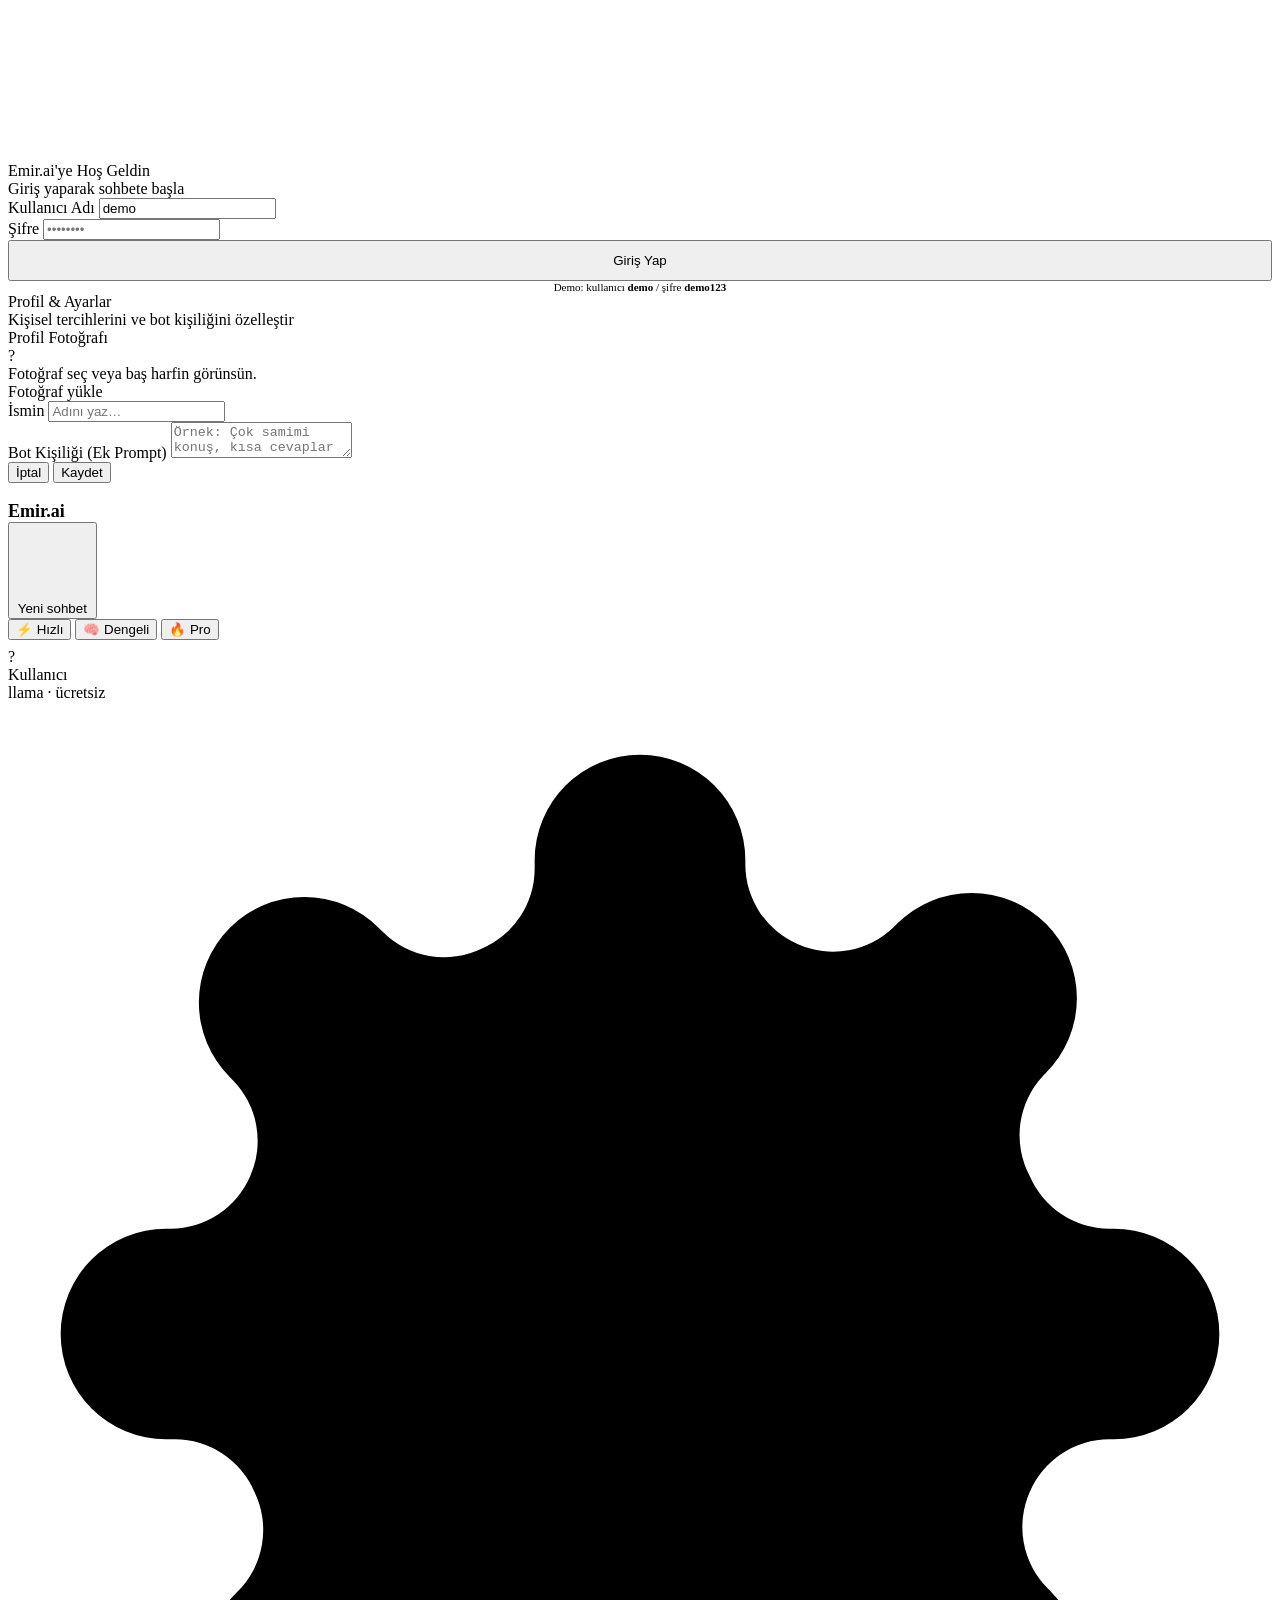
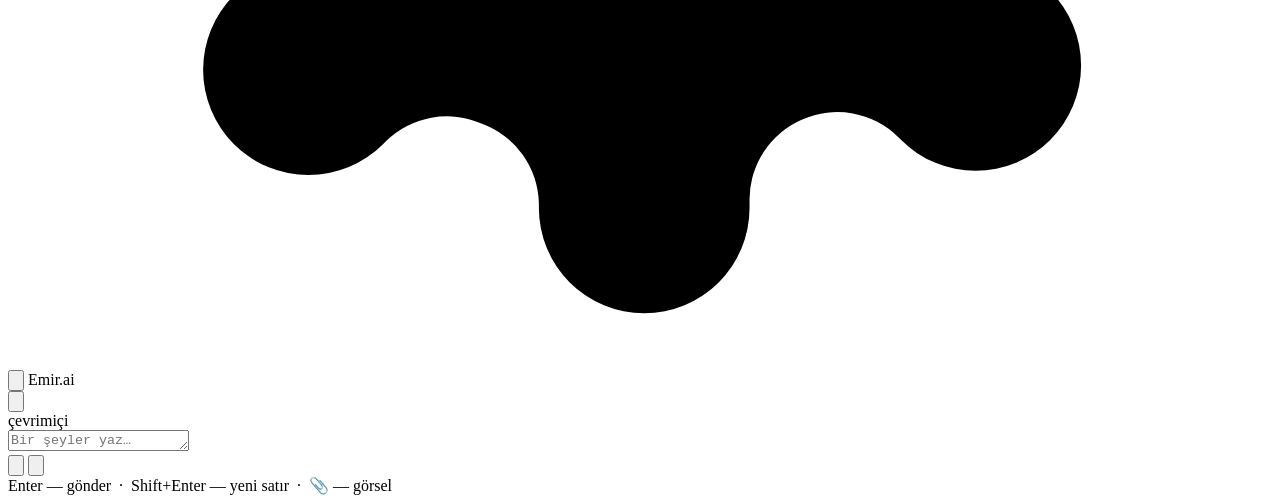
==== commit 19e2f388: "Add files via upload" ====
--- a/index.html
+++ b/index.html
@@ -4,796 +4,63 @@
 <meta charset="UTF-8">
 <meta name="viewport" content="width=device-width, initial-scale=1.0, viewport-fit=cover">
 <title>Emir.ai</title>
-<link rel="icon" type="image/png" href="/static/favicon.png?v=2">
 <link rel="preconnect" href="https://fonts.googleapis.com">
-<!--
-  Neden bu fontlar:
-  • Inter yerine Geist → daha modern, AI ürünlerine özgü
-  • JetBrains Mono → kod blokları için okunabilirlik
-  display=swap → FOUT yerine FOIT önler; performans için iyi
--->
-<link href="https://fonts.googleapis.com/css2?family=Geist:wght@300;400;500;600;700&family=JetBrains+Mono:wght@400;500&display=swap" rel="stylesheet">
-
-<!--
-  Markdown render: marked.js (8KB min+gzip)
-  Neden marked.js: Hızlı, küçük, XSS safe mod var
--->
-<script src="https://cdn.jsdelivr.net/npm/marked@9/marked.min.js"></script>
-
-<!--
-  Syntax highlighting: highlight.js (sadece gerekli diller)
-  Neden: Kod bloklarını renklendirir; DX büyük fark yaratır
--->
-<link rel="stylesheet" href="https://cdn.jsdelivr.net/npm/highlight.js@11.9.0/styles/github-dark-dimmed.min.css">
-<script src="https://cdn.jsdelivr.net/npm/highlight.js@11.9.0/lib/core.min.js"></script>
-<script src="https://cdn.jsdelivr.net/npm/highlight.js@11.9.0/lib/languages/python.min.js"></script>
-<script src="https://cdn.jsdelivr.net/npm/highlight.js@11.9.0/lib/languages/javascript.min.js"></script>
-<script src="https://cdn.jsdelivr.net/npm/highlight.js@11.9.0/lib/languages/typescript.min.js"></script>
-<script src="https://cdn.jsdelivr.net/npm/highlight.js@11.9.0/lib/languages/bash.min.js"></script>
-<script src="https://cdn.jsdelivr.net/npm/highlight.js@11.9.0/lib/languages/json.min.js"></script>
-<script src="https://cdn.jsdelivr.net/npm/highlight.js@11.9.0/lib/languages/css.min.js"></script>
-<script src="https://cdn.jsdelivr.net/npm/highlight.js@11.9.0/lib/languages/xml.min.js"></script>
-<script src="https://cdn.jsdelivr.net/npm/highlight.js@11.9.0/lib/languages/sql.min.js"></script>
-
-<style>
-/* ═══════════════════════════════════════
-   DESIGN TOKENS
-   Neden CSS değişkenler: Tek yerden temayı
-   değiştir; runtime'da JS erişimi kolay.
-═══════════════════════════════════════ */
-:root {
-  --c-bg:        #060608;
-  --c-surface-0: #0a0a0d;
-  --c-surface-1: #0f0f14;
-  --c-surface-2: #141419;
-  --c-surface-3: #1a1a22;
-  --c-surface-4: #212130;
-
-  --c-border-0:  rgba(255,255,255,0.04);
-  --c-border-1:  rgba(255,255,255,0.08);
-  --c-border-2:  rgba(255,255,255,0.14);
-  --c-border-3:  rgba(255,255,255,0.22);
-
-  --c-text-0:    #ffffff;
-  --c-text-1:    #e8e8f0;
-  --c-text-2:    #a0a0b8;
-  --c-text-3:    #52526a;
-
-  --c-accent:    #7b6cff;
-  --c-accent-2:  #a78bfa;
-  --c-accent-3:  rgba(123,108,255,0.12);
-  --c-success:   #4ade80;
-  --c-danger:    #f87171;
-  --c-warn:      #fb923c;
-
-  --glass-bg:    rgba(10,10,14,0.88);
-  /* Neden backdrop-filter yalnızca gerekli yerde:
-     Her elemanda blur = performans katili.
-     Sadece sidebar + input + topbar'da kullan. */
-  --glass-blur:  blur(20px) saturate(160%);
-
-  --sp-1:4px; --sp-2:8px; --sp-3:12px;
-  --sp-4:16px; --sp-5:20px; --sp-6:24px;
-  --sp-8:32px; --sp-10:40px; --sp-12:48px;
-
-  --r-sm:8px; --r-md:12px; --r-lg:16px; --r-xl:20px; --r-full:9999px;
-
-  --font-sans: 'Geist', system-ui, -apple-system, sans-serif;
-  --font-mono: 'JetBrains Mono', 'Fira Code', monospace;
-
-  --text-xs:11px; --text-sm:13px; --text-base:14px;
-  --text-md:15px; --text-lg:18px; --text-xl:24px;
-  --text-2xl:32px; --text-3xl:42px;
-
-  --ease-out:    cubic-bezier(0.16, 1, 0.3, 1);
-  --ease-spring: cubic-bezier(0.34, 1.56, 0.64, 1);
-  --dur-fast:    120ms; --dur-base:200ms; --dur-slow:350ms;
-
-  --sidebar-w: 256px;
-}
-
-/* ═══════════════════════════════════════
-   RESET & BASE
-═══════════════════════════════════════ */
-*, *::before, *::after { box-sizing: border-box; margin: 0; padding: 0; }
-html { -webkit-text-size-adjust: 100%; }
-body {
-  background: var(--c-bg);
-  color: var(--c-text-1);
-  font-family: var(--font-sans);
-  font-size: var(--text-base);
-  line-height: 1.6;
-  height: 100dvh;
-  display: flex;
-  overflow: hidden;
-  -webkit-font-smoothing: antialiased;
-  -moz-osx-font-smoothing: grayscale;
-}
-button { font-family: inherit; cursor: pointer; border: none; }
-textarea { font-family: inherit; }
-a { color: inherit; }
-
-/* ═══════════════════════════════════════
-   ARKA PLAN
-   Neden CSS gradient animasyonu:
-   Canvas 5 katman + Math.sin + createLinearGradient
-   her frame'de yeniden hesaplanıyor = %15-25 CPU.
-   CSS @keyframes sadece GPU composite layer kullanır;
-   ana thread'e dokunmaz, 0 CPU ek yükü.
-═══════════════════════════════════════ */
-.mesh-bg {
-  position: fixed; inset: 0; z-index: 0; pointer-events: none;
-  /* will-change: transform — sadece hareketli elemanlara ekle;
-     statik mesh için gerek yok */
-}
-.mesh-bg::before,
-.mesh-bg::after {
-  content: '';
-  position: absolute;
-  border-radius: 50%;
-  /* filter: blur kullanmak yerine büyük radius + alpha → daha az repaint */
-  opacity: 0.12;
-  /* Neden transform animasyonu: yalnızca composite layer tetikler;
-     layout veya paint tetiklemez → 60 FPS garantili */
-  animation: meshFloat 18s ease-in-out infinite;
-}
-.mesh-bg::before {
-  width: 800px; height: 800px;
-  top: -200px; left: -200px;
-  background: radial-gradient(circle, rgba(123,108,255,0.6) 0%, transparent 70%);
-  animation-duration: 22s;
-}
-.mesh-bg::after {
-  width: 600px; height: 600px;
-  bottom: -150px; right: -100px;
-  background: radial-gradient(circle, rgba(167,139,250,0.5) 0%, transparent 70%);
-  animation-delay: -8s;
-  animation-duration: 18s;
-}
-@keyframes meshFloat {
-  0%,100% { transform: translate(0, 0) scale(1); }
-  33%      { transform: translate(60px, -40px) scale(1.05); }
-  66%      { transform: translate(-30px, 50px) scale(0.97); }
-}
-
-/* ═══════════════════════════════════════
-   SIDEBAR
-═══════════════════════════════════════ */
-.sidebar {
-  width: var(--sidebar-w);
-  background: var(--glass-bg);
-  backdrop-filter: var(--glass-blur);
-  -webkit-backdrop-filter: var(--glass-blur);
-  border-right: 1px solid var(--c-border-1);
-  display: flex; flex-direction: column; flex-shrink: 0;
-  z-index: 10;
-  /* will-change: transform — sadece sidebar açık/kapanırken etkin;
-     CSS transition zaten bunu yönetiyor */
-  transition: transform var(--dur-slow) var(--ease-out);
-}
-.sb-header {
-  padding: var(--sp-5) var(--sp-4) var(--sp-4);
-  border-bottom: 1px solid var(--c-border-0);
-}
-.sb-logo { margin-bottom: var(--sp-4); }
-.sb-logo-img {
-  height: 40px; max-height: 44px; width: auto;
-  object-fit: contain; display: block;
-}
-.btn-new-chat {
-  width: 100%; padding: var(--sp-2) var(--sp-3);
-  background: var(--c-accent-3);
-  border: 1px solid rgba(123,108,255,0.2);
-  border-radius: var(--r-md); color: var(--c-accent-2);
-  font-size: var(--text-xs); font-weight: 500; letter-spacing: 0.3px;
-  display: flex; align-items: center; gap: var(--sp-2);
-  /* Neden transform değil background transition:
-     hover'da layout değişmiyor, sadece renk → cheaper */
-  transition: background var(--dur-base), border-color var(--dur-base), box-shadow var(--dur-base);
-}
-.btn-new-chat:hover {
-  background: rgba(123,108,255,0.18);
-  border-color: rgba(123,108,255,0.35);
-  box-shadow: 0 4px 16px rgba(123,108,255,0.15);
-}
-.btn-new-chat svg { width: 13px; height: 13px; stroke: currentColor; fill: none; stroke-width: 2.5; }
-
-/* Sidebar List */
-.sb-list { flex: 1; overflow-y: auto; padding: var(--sp-2); }
-/* Neden 2px scrollbar: Minimal görünüm + performans */
-.sb-list::-webkit-scrollbar { width: 2px; }
-.sb-list::-webkit-scrollbar-thumb { background: var(--c-border-1); border-radius: var(--r-full); }
-
-.sb-section-label {
-  font-size: 10px; font-weight: 600;
-  color: var(--c-text-3); letter-spacing: 0.8px;
-  text-transform: uppercase; padding: var(--sp-3) var(--sp-2) var(--sp-1);
-}
-.chat-item {
-  display: flex; align-items: center; gap: var(--sp-2);
-  padding: var(--sp-2) var(--sp-3); border-radius: var(--r-sm);
-  cursor: pointer; position: relative;
-  font-size: var(--text-sm); font-weight: 400; color: var(--c-text-2);
-  transition: background var(--dur-fast), color var(--dur-fast), border-color var(--dur-fast);
-  border: 1px solid transparent;
-}
-.chat-item:hover { background: var(--c-surface-2); color: var(--c-text-1); border-color: var(--c-border-0); }
-.chat-item.active { background: var(--c-accent-3); color: var(--c-accent-2); border-color: rgba(123,108,255,0.2); }
-.chat-item svg { width: 13px; height: 13px; stroke: currentColor; fill: none; stroke-width: 1.8; flex-shrink: 0; opacity: 0.6; }
-.chat-item-title { flex: 1; overflow: hidden; text-overflow: ellipsis; white-space: nowrap; }
-.chat-del {
-  position: absolute; right: var(--sp-2); opacity: 0;
-  background: none; color: var(--c-text-3);
-  font-size: 16px; line-height: 1; padding: 2px 4px;
-  border-radius: 4px; transition: opacity var(--dur-fast), color var(--dur-fast), background var(--dur-fast);
-}
-.chat-item:hover .chat-del { opacity: 1; }
-.chat-del:hover { color: var(--c-danger); background: rgba(248,113,113,0.1); }
-
-/* Sidebar Bottom */
-.sb-bottom { padding: var(--sp-3); border-top: 1px solid var(--c-border-0); }
-.profile-card {
-  display: flex; align-items: center; gap: var(--sp-3);
-  padding: var(--sp-3);
-  background: rgba(255,255,255,0.025);
-  border: 1px solid var(--c-border-1);
-  border-radius: var(--r-lg);
-  cursor: pointer;
-  transition: background var(--dur-base), border-color var(--dur-base), box-shadow var(--dur-base);
-}
-.profile-card:hover {
-  background: rgba(255,255,255,0.04);
-  border-color: var(--c-border-2);
-  box-shadow: 0 8px 24px rgba(0,0,0,0.25);
-}
-.profile-avatar {
-  width: 34px; height: 34px; border-radius: var(--r-full);
-  background: linear-gradient(135deg, var(--c-surface-3), var(--c-surface-2));
-  border: 1px solid var(--c-border-2);
-  display: flex; align-items: center; justify-content: center;
-  font-size: var(--text-sm); font-weight: 600; color: var(--c-text-1);
-  overflow: hidden; flex-shrink: 0;
-  box-shadow: 0 0 0 2px rgba(123,108,255,0.15);
-}
-.profile-avatar img { width: 100%; height: 100%; object-fit: cover; }
-.profile-meta { flex: 1; min-width: 0; }
-.profile-name { font-size: var(--text-sm); font-weight: 500; color: var(--c-text-1); white-space: nowrap; overflow: hidden; text-overflow: ellipsis; }
-.profile-sub { font-size: 11px; color: var(--c-text-3); margin-top: 1px; }
-.profile-settings-icon { flex-shrink: 0; opacity: 0.4; transition: opacity var(--dur-fast); }
-.profile-card:hover .profile-settings-icon { opacity: 0.8; }
-.profile-settings-icon svg { width: 14px; height: 14px; stroke: var(--c-text-2); fill: none; stroke-width: 1.8; }
-
-/* ═══════════════════════════════════════
-   MAIN
-═══════════════════════════════════════ */
-.main { flex: 1; display: flex; flex-direction: column; z-index: 5; overflow: hidden; min-width: 0; }
-
-.topbar {
-  display: flex; align-items: center; gap: var(--sp-3);
-  padding: var(--sp-3) var(--sp-5);
-  background: rgba(6,6,8,0.75);
-  backdrop-filter: var(--glass-blur);
-  -webkit-backdrop-filter: var(--glass-blur);
-  border-bottom: 1px solid var(--c-border-0);
-  flex-shrink: 0; height: 52px;
-}
-.btn-menu { display: none; background: none; padding: var(--sp-1); border-radius: var(--r-sm); transition: background var(--dur-fast); }
-.btn-menu:hover { background: var(--c-surface-2); }
-.btn-menu svg { width: 18px; height: 18px; stroke: var(--c-text-2); fill: none; stroke-width: 2; display: block; }
-.topbar-title { font-size: var(--text-sm); font-weight: 500; color: var(--c-text-2); letter-spacing: 0.2px; }
-.topbar-status { margin-left: auto; display: flex; align-items: center; gap: var(--sp-2); }
-.status-dot {
-  width: 6px; height: 6px; border-radius: var(--r-full); background: var(--c-success);
-  /* Neden opacity animasyonu değil box-shadow:
-     opacity composite, box-shadow paint tetikler ama küçük boyut → kabul edilebilir.
-     Alternatif: sadece opacity kullan. */
-  animation: statusPulse 3s ease-in-out infinite;
-}
-@keyframes statusPulse { 0%,100%{opacity:1;} 50%{opacity:0.5;} }
-.status-text { font-size: var(--text-xs); color: var(--c-text-3); }
-
-/* ═══════════════════════════════════════
-   CHAT ALAN
-   Neden scroll-behavior kaldırıldı:
-   CSS smooth scroll + JS scrollTop = animasyon
-   yığılması. scrollIntoView({behavior:'smooth'})
-   ile kontrol JS tarafında kalır.
-═══════════════════════════════════════ */
-#chat {
-  flex: 1; overflow-y: auto;
-  padding: var(--sp-8) var(--sp-5);
-  display: flex; flex-direction: column; gap: var(--sp-5);
-  overscroll-behavior: contain;
-  /* contain: layout → alt tree layout hesaplamalarını izole eder */
-  contain: layout;
-}
-#chat::-webkit-scrollbar { width: 4px; }
-#chat::-webkit-scrollbar-track { background: transparent; }
-#chat::-webkit-scrollbar-thumb { background: var(--c-border-1); border-radius: var(--r-full); }
-
-/* Welcome */
-.welcome {
-  margin: auto; text-align: center;
-  padding: var(--sp-12) var(--sp-5);
-  max-width: 560px; width: 100%;
-  animation: fadeSlideUp 0.5s var(--ease-out) both;
-}
-@keyframes fadeSlideUp { from{opacity:0;transform:translateY(14px);} to{opacity:1;transform:translateY(0);} }
-
-.welcome-badge {
-  display: inline-flex; align-items: center; gap: var(--sp-2);
-  padding: var(--sp-1) var(--sp-3);
-  background: var(--c-accent-3);
-  border: 1px solid rgba(123,108,255,0.2);
-  border-radius: var(--r-full);
-  font-size: var(--text-xs); font-weight: 500;
-  color: var(--c-accent-2); letter-spacing: 0.3px;
-  margin-bottom: var(--sp-5);
-}
-.welcome-badge-dot { width: 5px; height: 5px; border-radius: 50%; background: var(--c-success); animation: statusPulse 2.5s infinite; }
-
-.welcome-title {
-  font-size: clamp(var(--text-2xl), 5vw, var(--text-3xl));
-  font-weight: 700; letter-spacing: -1px; line-height: 1.1;
-  margin-bottom: var(--sp-3);
-  /* Neden gradient text animasyonu:
-     background-size: 200% + background-position animasyonu
-     → yalnızca composite, repaint yok */
-  background: linear-gradient(135deg, var(--c-text-0) 0%, var(--c-accent-2) 50%, var(--c-text-0) 100%);
-  background-size: 200% auto;
-  -webkit-background-clip: text; -webkit-text-fill-color: transparent;
-  background-clip: text;
-  animation: shimmer 5s linear infinite;
-}
-@keyframes shimmer { to { background-position: 200% center; } }
-
-.welcome-sub { font-size: var(--text-sm); color: var(--c-text-3); margin-bottom: var(--sp-8); }
-
-.chip-grid { display: flex; flex-wrap: wrap; gap: var(--sp-2); justify-content: center; }
-.chip {
-  padding: var(--sp-2) var(--sp-4);
-  background: var(--c-surface-1);
-  border: 1px solid var(--c-border-1);
-  border-radius: var(--r-full);
-  font-size: var(--text-xs); font-weight: 400; color: var(--c-text-2);
-  cursor: pointer;
-  transition: background var(--dur-base), border-color var(--dur-base), color var(--dur-base), box-shadow var(--dur-base);
-}
-.chip:hover {
-  background: var(--c-surface-2); border-color: var(--c-border-2);
-  color: var(--c-text-1); box-shadow: 0 4px 12px rgba(0,0,0,0.25);
-}
-
-/* ═══════════════════════════════════════
-   MESAJLAR
-═══════════════════════════════════════ */
-.msg {
-  display: flex; gap: var(--sp-3);
-  max-width: min(75%, 700px);
-  animation: msgIn 0.25s var(--ease-out) both;
-}
-/* Neden sadece opacity + translateY:
-   scale() layout'u etkiler (composite değil).
-   translateY + opacity → sadece composite layer.
-   Daha az GPU çalışması. */
-@keyframes msgIn { from{opacity:0;transform:translateY(6px);} to{opacity:1;transform:translateY(0);} }
-
-.msg.user { align-self: flex-end; flex-direction: row-reverse; }
-.msg.bot  { align-self: flex-start; }
-
-.msg-avatar {
-  width: 30px; height: 30px; border-radius: var(--r-full);
-  flex-shrink: 0; display: flex; align-items: center; justify-content: center;
-  font-size: 11px; font-weight: 600; margin-top: 2px;
-  overflow: hidden;
-}
-.msg.user .msg-avatar {
-  background: linear-gradient(135deg, var(--c-surface-3), var(--c-surface-2));
-  border: 1px solid var(--c-border-2); color: var(--c-text-1);
-}
-.msg.user .msg-avatar img { width:100%; height:100%; object-fit:cover; }
-.msg.bot .msg-avatar {
-  background: linear-gradient(135deg, var(--c-accent), var(--c-accent-2));
-  color: #fff; font-size: 12px; font-weight: 700;
-  /* Neden küçük box-shadow: büyük blur ağır; 16px yeterli */
-  box-shadow: 0 0 12px rgba(123,108,255,0.35);
-}
-
-.bubble {
-  padding: var(--sp-3) var(--sp-4);
-  border-radius: var(--r-lg);
-  font-size: var(--text-md); line-height: 1.75;
-  word-break: break-word; letter-spacing: 0.1px;
-  position: relative;
-}
-.msg.user .bubble {
-  background: linear-gradient(135deg, rgba(123,108,255,0.1), rgba(167,139,250,0.06));
-  border: 1px solid rgba(123,108,255,0.2);
-  border-top-right-radius: var(--r-sm);
-  color: var(--c-text-1);
-}
-.msg.bot .bubble {
-  background: rgba(255,255,255,0.03);
-  border: 1px solid var(--c-border-1);
-  border-top-left-radius: var(--r-sm);
-  color: var(--c-text-1);
-  min-width: 48px;
-}
-
-/* ── Markdown stilleri ── */
-.bubble h1,.bubble h2,.bubble h3 {
-  font-weight: 600; letter-spacing: -0.3px;
-  margin: var(--sp-4) 0 var(--sp-2);
-  color: var(--c-text-0); line-height: 1.3;
-}
-.bubble h1 { font-size: var(--text-lg); }
-.bubble h2 { font-size: var(--text-md); }
-.bubble h3 { font-size: var(--text-base); }
-.bubble p { margin: var(--sp-2) 0; }
-.bubble p:first-child { margin-top: 0; }
-.bubble p:last-child { margin-bottom: 0; }
-.bubble ul,.bubble ol { padding-left: 1.5em; margin: var(--sp-2) 0; }
-.bubble li { margin: var(--sp-1) 0; }
-.bubble blockquote {
-  border-left: 3px solid var(--c-accent);
-  padding: var(--sp-2) var(--sp-3); margin: var(--sp-3) 0;
-  background: var(--c-accent-3); border-radius: 0 var(--r-sm) var(--r-sm) 0;
-  color: var(--c-text-2);
-}
-.bubble strong { color: var(--c-text-0); font-weight: 600; }
-.bubble em { color: var(--c-text-2); font-style: italic; }
-.bubble a { color: var(--c-accent-2); text-decoration: underline; text-underline-offset: 3px; }
-.bubble a:hover { color: var(--c-text-0); }
-
-/* İnline kod */
-.bubble code:not(pre code) {
-  font-family: var(--font-mono);
-  font-size: 0.88em;
-  background: var(--c-surface-3);
-  border: 1px solid var(--c-border-1);
-  border-radius: 4px;
-  padding: 1px 5px;
-  color: var(--c-accent-2);
-}
-
-/* Kod blokları */
-.bubble pre {
-  margin: var(--sp-3) 0;
-  border-radius: var(--r-md);
-  overflow: hidden;
-  border: 1px solid var(--c-border-1);
-}
-.code-header {
-  display: flex; align-items: center; justify-content: space-between;
-  padding: var(--sp-2) var(--sp-3);
-  background: var(--c-surface-3);
-  border-bottom: 1px solid var(--c-border-1);
-}
-.code-lang { font-family: var(--font-mono); font-size: 11px; color: var(--c-text-3); letter-spacing: 0.5px; }
-.btn-copy {
-  font-size: 11px; color: var(--c-text-3); background: none;
-  padding: 2px 8px; border-radius: 4px;
-  border: 1px solid var(--c-border-1);
-  transition: color var(--dur-fast), background var(--dur-fast);
-}
-.btn-copy:hover { color: var(--c-text-1); background: var(--c-surface-4); }
-.btn-copy.copied { color: var(--c-success); }
-.bubble pre code {
-  display: block; padding: var(--sp-4);
-  font-family: var(--font-mono); font-size: 13px; line-height: 1.65;
-  overflow-x: auto; background: #1c1c27 !important;
-  scrollbar-width: thin;
-}
-
-/* Tablo */
-.bubble table {
-  border-collapse: collapse; width: 100%;
-  margin: var(--sp-3) 0; font-size: var(--text-sm);
-  border-radius: var(--r-md); overflow: hidden;
-}
-.bubble th { background: var(--c-surface-3); color: var(--c-text-0); font-weight: 600; }
-.bubble th,.bubble td { padding: var(--sp-2) var(--sp-3); border: 1px solid var(--c-border-1); text-align: left; }
-.bubble tr:nth-child(even) td { background: rgba(255,255,255,0.015); }
-
-/* Arama göstergesi */
-.search-indicator {
-  display: inline-flex; align-items: center; gap: var(--sp-2);
-  font-size: 11px; color: var(--c-text-3);
-  margin-bottom: var(--sp-2);
-  padding: 2px 8px; border-radius: var(--r-full);
-  background: var(--c-surface-2);
-  border: 1px solid var(--c-border-1);
-}
-.search-indicator svg { width: 11px; height: 11px; stroke: var(--c-accent-2); fill: none; stroke-width: 2; }
-
-/* ── Typing indicator ── */
-.typing-bubble {
-  display: flex; gap: 5px; align-items: center;
-  padding: var(--sp-4) var(--sp-5);
-  background: rgba(255,255,255,0.03);
-  border: 1px solid var(--c-border-1);
-  border-radius: var(--r-lg); border-top-left-radius: var(--r-sm);
-}
-.typing-bubble span {
-  width: 5px; height: 5px; border-radius: 50%; background: var(--c-accent);
-  /* Neden translateY değil: translate3d → GPU layer zorla */
-  animation: typingBounce 1.4s ease-in-out infinite; opacity: 0.7;
-}
-.typing-bubble span:nth-child(2) { animation-delay: 0.18s; }
-.typing-bubble span:nth-child(3) { animation-delay: 0.36s; }
-@keyframes typingBounce { 0%,60%,100%{transform:translate3d(0,0,0);opacity:0.7;} 30%{transform:translate3d(0,-6px,0);opacity:1;} }
-
-/* Streaming cursor */
-.stream-cursor {
-  display: inline-block;
-  width: 2px; height: 1em;
-  background: var(--c-accent-2);
-  margin-left: 2px;
-  vertical-align: text-bottom;
-  animation: cursorBlink 0.9s ease-in-out infinite;
-}
-@keyframes cursorBlink { 0%,100%{opacity:1;} 50%{opacity:0;} }
-
-/* ═══════════════════════════════════════
-   INPUT ALAN
-═══════════════════════════════════════ */
-.input-area {
-  padding: var(--sp-4) var(--sp-5) max(var(--sp-5), env(safe-area-inset-bottom, 20px));
-  background: rgba(6,6,8,0.82);
-  backdrop-filter: var(--glass-blur);
-  -webkit-backdrop-filter: var(--glass-blur);
-  border-top: 1px solid var(--c-border-0);
-  flex-shrink: 0;
-}
-.input-shell {
-  max-width: 720px; margin: 0 auto;
-  background: var(--c-surface-1);
-  border: 1px solid var(--c-border-1);
-  border-radius: var(--r-xl);
-  display: flex; align-items: flex-end; gap: var(--sp-2);
-  padding: var(--sp-2) var(--sp-2) var(--sp-2) var(--sp-4);
-  transition: border-color var(--dur-base), box-shadow var(--dur-base);
-}
-.input-shell:focus-within {
-  border-color: rgba(123,108,255,0.4);
-  box-shadow: 0 0 0 3px rgba(123,108,255,0.08);
-}
-#msgInput {
-  flex: 1; background: transparent; border: none; outline: none;
-  color: var(--c-text-1); font-size: var(--text-md); line-height: 1.6;
-  resize: none; padding: var(--sp-2) 0;
-  max-height: 160px; overflow-y: auto; scrollbar-width: none;
-}
-#msgInput::-webkit-scrollbar { display: none; }
-#msgInput::placeholder { color: var(--c-text-3); }
-.btn-send {
-  width: 38px; height: 38px; flex-shrink: 0;
-  background: linear-gradient(135deg, var(--c-accent), var(--c-accent-2));
-  border-radius: var(--r-md);
-  display: flex; align-items: center; justify-content: center;
-  color: #fff;
-  box-shadow: 0 2px 8px rgba(123,108,255,0.35);
-  transition: opacity var(--dur-base), transform var(--dur-fast), box-shadow var(--dur-base);
-}
-.btn-send:hover:not(:disabled) { transform: scale(1.05); box-shadow: 0 4px 14px rgba(123,108,255,0.45); }
-.btn-send:active:not(:disabled) { transform: scale(0.95); }
-.btn-send:disabled { opacity: 0.3; cursor: not-allowed; }
-.btn-send svg { width: 16px; height: 16px; stroke: currentColor; fill: none; stroke-width: 2.2; }
-.input-hint { text-align: center; font-size: 11px; color: var(--c-text-3); margin-top: var(--sp-2); }
-
-/* ═══════════════════════════════════════
-   PROFİL MODALİ
-═══════════════════════════════════════ */
-.modal-backdrop {
-  display: none; position: fixed; inset: 0;
-  background: rgba(0,0,0,0.55);
-  backdrop-filter: blur(10px);
-  -webkit-backdrop-filter: blur(10px);
-  z-index: 200; align-items: center; justify-content: center; padding: var(--sp-4);
-}
-.modal-backdrop.open { display: flex; animation: fadeIn 0.18s ease; }
-@keyframes fadeIn { from{opacity:0;} to{opacity:1;} }
-.modal {
-  background: var(--c-surface-1);
-  border: 1px solid var(--c-border-2);
-  border-radius: var(--r-xl);
-  padding: var(--sp-8); width: 100%; max-width: 460px;
-  box-shadow: 0 24px 64px rgba(0,0,0,0.55);
-  animation: modalIn 0.25s var(--ease-out);
-}
-@keyframes modalIn { from{opacity:0;transform:translateY(10px);} to{opacity:1;transform:none;} }
-.modal-header { margin-bottom: var(--sp-6); }
-.modal-title { font-size: var(--text-lg); font-weight: 700; color: var(--c-text-0); margin-bottom: var(--sp-1); }
-.modal-subtitle { font-size: var(--text-sm); color: var(--c-text-3); }
-.form-group { margin-bottom: var(--sp-5); }
-.form-label { display: block; font-size: 11px; font-weight: 600; color: var(--c-text-3); letter-spacing: 0.8px; text-transform: uppercase; margin-bottom: var(--sp-2); }
-.form-input, .form-textarea {
-  width: 100%; background: var(--c-surface-2);
-  border: 1px solid var(--c-border-1); border-radius: var(--r-md);
-  padding: var(--sp-3) var(--sp-4);
-  color: var(--c-text-1); font-size: var(--text-sm); outline: none;
-  transition: border-color var(--dur-base), box-shadow var(--dur-base);
-}
-.form-input:focus, .form-textarea:focus {
-  border-color: rgba(123,108,255,0.5);
-  box-shadow: 0 0 0 3px rgba(123,108,255,0.1);
-}
-.form-textarea { resize: vertical; min-height: 90px; line-height: 1.6; font-family: var(--font-sans); }
-.avatar-picker { display: flex; align-items: center; gap: var(--sp-4); }
-.avatar-preview {
-  width: 56px; height: 56px; border-radius: var(--r-full);
-  background: linear-gradient(135deg, var(--c-surface-3), var(--c-surface-2));
-  border: 2px solid var(--c-border-2);
-  display: flex; align-items: center; justify-content: center;
-  font-size: var(--text-lg); font-weight: 700; color: var(--c-text-1);
-  overflow: hidden; cursor: pointer; flex-shrink: 0;
-  box-shadow: 0 0 0 3px rgba(123,108,255,0.12);
-  transition: border-color var(--dur-base), box-shadow var(--dur-base);
-}
-.avatar-preview:hover { border-color: var(--c-accent); box-shadow: 0 0 0 3px rgba(123,108,255,0.28); }
-.avatar-preview img { width: 100%; height: 100%; object-fit: cover; }
-.avatar-info { font-size: var(--text-sm); color: var(--c-text-3); line-height: 1.6; }
-.avatar-info a { color: var(--c-accent-2); cursor: pointer; }
-.avatar-info a:hover { text-decoration: underline; }
-.modal-actions { display: flex; gap: var(--sp-2); justify-content: flex-end; margin-top: var(--sp-6); }
-.btn-ghost {
-  padding: var(--sp-2) var(--sp-4);
-  background: transparent; border: 1px solid var(--c-border-1);
-  border-radius: var(--r-md); color: var(--c-text-2);
-  font-size: var(--text-sm); font-weight: 500;
-  transition: background var(--dur-fast), border-color var(--dur-fast), color var(--dur-fast);
-}
-.btn-ghost:hover { background: var(--c-surface-2); border-color: var(--c-border-2); color: var(--c-text-1); }
-.btn-primary {
-  padding: var(--sp-2) var(--sp-5);
-  background: linear-gradient(135deg, var(--c-accent), var(--c-accent-2));
-  border-radius: var(--r-md); color: #fff;
-  font-size: var(--text-sm); font-weight: 600;
-  box-shadow: 0 2px 8px rgba(123,108,255,0.4);
-  transition: opacity var(--dur-base), box-shadow var(--dur-base);
-}
-.btn-primary:hover { opacity: 0.9; box-shadow: 0 6px 20px rgba(123,108,255,0.42); }
-
-/* ═══════════════════════════════════════
-   MOBİL
-═══════════════════════════════════════ */
-.mob-overlay { display: none; position: fixed; inset: 0; background: rgba(0,0,0,0.5); z-index: 9; }
-.mob-overlay.open { display: block; animation: fadeIn 0.2s ease; }
-
-@media (max-width: 700px) {
-  .sidebar { position: fixed; inset: 0 auto 0 0; transform: translateX(-100%); z-index: 100; width: min(var(--sidebar-w), 85vw); }
-  .sidebar.open { transform: translateX(0); }
-  .btn-menu { display: flex; }
-  .msg { max-width: 92%; }
-  .welcome-title { font-size: var(--text-2xl); }
-  #chat { padding: var(--sp-5) var(--sp-4); }
-  .input-area { padding: var(--sp-3) var(--sp-3) max(var(--sp-4), env(safe-area-inset-bottom, 16px)); }
-  .modal { padding: var(--sp-6); }
-  .input-hint { display: none; }
-}
-
-/* ── highlight.js tema override ── */
-.hljs { background: #1c1c27 !important; }
-
-/* ═══════════════════════════════════════
-   MODEL SEÇİCİ
-   Neden select yerine custom button grubu:
-   Native select tema uyumsuz; 3 seçenek için
-   toggle grubu daha hızlı ve görsel.
-═══════════════════════════════════════ */
-.model-selector {
-  display: flex; align-items: center; gap: 3px;
-  background: var(--c-surface-2);
-  border: 1px solid var(--c-border-1);
-  border-radius: var(--r-full);
-  padding: 3px;
-}
-.model-btn {
-  padding: 3px 10px;
-  border-radius: var(--r-full);
-  font-size: 11px; font-weight: 500; color: var(--c-text-3);
-  background: none;
-  transition: background var(--dur-fast), color var(--dur-fast);
-}
-.model-btn:hover { color: var(--c-text-1); }
-.model-btn.active {
-  background: var(--c-accent);
-  color: #fff;
-  box-shadow: 0 2px 6px rgba(123,108,255,0.4);
-}
-
-/* ═══════════════════════════════════════
-   TTS TOGGLE
-═══════════════════════════════════════ */
-.btn-tts {
-  padding: var(--sp-1) var(--sp-2);
-  background: none;
-  border: 1px solid var(--c-border-1);
-  border-radius: var(--r-full);
-  font-size: 11px; color: var(--c-text-3);
-  display: flex; align-items: center; gap: 4px;
-  transition: border-color var(--dur-fast), color var(--dur-fast), background var(--dur-fast);
-}
-.btn-tts.active {
-  border-color: rgba(123,108,255,0.4);
-  color: var(--c-accent-2);
-  background: var(--c-accent-3);
-}
-.btn-tts svg { width: 12px; height: 12px; stroke: currentColor; fill: none; stroke-width: 2; }
-
-/* ═══════════════════════════════════════
-   GİRİŞ ALANI BUTONLARI (Mic + Vision)
-═══════════════════════════════════════ */
-.btn-input-action {
-  width: 34px; height: 34px; flex-shrink: 0;
-  background: none;
-  border: 1px solid var(--c-border-1);
-  border-radius: var(--r-md);
-  display: flex; align-items: center; justify-content: center;
-  color: var(--c-text-3);
-  transition: background var(--dur-fast), color var(--dur-fast), border-color var(--dur-fast);
-}
-.btn-input-action:hover { background: var(--c-surface-2); color: var(--c-text-1); border-color: var(--c-border-2); }
-.btn-input-action.recording {
-  color: var(--c-danger); border-color: rgba(248,113,113,0.4);
-  background: rgba(248,113,113,0.08);
-  animation: statusPulse 1s ease-in-out infinite;
-}
-.btn-input-action svg { width: 15px; height: 15px; stroke: currentColor; fill: none; stroke-width: 2; }
-
-/* Vision önizleme */
-.vision-preview {
-  display: none; align-items: center; gap: var(--sp-2);
-  padding: var(--sp-2) var(--sp-3);
-  background: var(--c-surface-2);
-  border: 1px solid var(--c-border-1);
-  border-radius: var(--r-md);
-  margin-bottom: var(--sp-2);
-  max-width: 720px; margin-left: auto; margin-right: auto;
-}
-.vision-preview.show { display: flex; }
-.vision-preview img { width: 40px; height: 40px; object-fit: cover; border-radius: var(--r-sm); }
-.vision-preview-name { flex: 1; font-size: var(--text-xs); color: var(--c-text-2); overflow: hidden; text-overflow: ellipsis; white-space: nowrap; }
-.vision-preview-remove {
-  background: none; color: var(--c-text-3); font-size: 16px; line-height: 1;
-  padding: 2px 4px; border-radius: 4px;
-  transition: color var(--dur-fast);
-}
-.vision-preview-remove:hover { color: var(--c-danger); }
-</style>
+<link href="https://fonts.googleapis.com/css2?family=Inter:opsz,wght@14..32,300;14..32,400;14..32,500;14..32,600;14..32,700&family=JetBrains+Mono:wght@400;500&display=swap" rel="stylesheet">
+<link rel="stylesheet" href="/static/style.css">
 </head>
 <body>
 
-<div class="mesh-bg"></div>
+<!-- Ambient background -->
+<div class="blobs">
+  <div class="blob blob-1"></div>
+  <div class="blob blob-2"></div>
+  <div class="blob blob-3"></div>
+</div>
+<canvas id="waveCanvas"></canvas>
 <div class="mob-overlay" id="mobOverlay" onclick="closeSidebar()"></div>
 
-<!-- PROFİL MODALİ -->
-<div class="modal-backdrop" id="profileModal">
-  <div class="modal">
-    <div class="modal-header">
-      <div class="modal-title">Profil &amp; Ayarlar</div>
-      <div class="modal-subtitle">Kişisel tercihlerini ve bot kişiliğini özelleştir</div>
+<!-- Login Screen -->
+<div class="login-screen" id="loginScreen">
+  <div class="login-card">
+    <div class="login-logo">
+      <img src="/static/logo.png" alt="Emir.ai" onerror="this.style.display='none'">
+    </div>
+    <div class="login-title">Emir.ai'ye Hoş Geldin</div>
+    <div class="login-sub">Giriş yaparak sohbete başla</div>
+    <div class="form-group">
+      <label class="form-label">Kullanıcı Adı</label>
+      <input class="form-input" id="loginUser" placeholder="demo" value="demo">
     </div>
     <div class="form-group">
+      <label class="form-label">Şifre</label>
+      <input class="form-input" id="loginPass" type="password" placeholder="••••••••">
+    </div>
+    <div class="login-err" id="loginErr"></div>
+    <button class="btn-primary" style="width:100%;padding:11px" onclick="doLogin()">Giriş Yap</button>
+    <div style="font-size:11px;color:var(--t3);text-align:center">Demo: kullanıcı <strong style="color:var(--t2)">demo</strong> / şifre <strong style="color:var(--t2)">demo123</strong></div>
+  </div>
+</div>
+
+<!-- Profile Modal -->
+<div class="modal-wrap" id="profileModal">
+  <div class="modal">
+    <div class="modal-title">Profil & Ayarlar</div>
+    <div class="modal-sub">Kişisel tercihlerini ve bot kişiliğini özelleştir</div>
+    <div class="form-group">
       <label class="form-label">Profil Fotoğrafı</label>
-      <div class="avatar-picker">
-        <div class="avatar-preview" id="modalAvatarPrev" onclick="document.getElementById('avatarFile').click()">
-          <span id="modalAvatarInitial">?</span>
-        </div>
-        <div class="avatar-info">
-          Fotoğraf seç veya baş harfin görünsün.<br>
-          <a onclick="document.getElementById('avatarFile').click()">Fotoğraf yükle</a>
-        </div>
-        <input type="file" id="avatarFile" accept="image/*" style="display:none" onchange="onAvatarPick(event)">
+      <div class="av-row">
+        <div class="av-prev" id="avPrev" onclick="document.getElementById('avFile').click()"><span>?</span></div>
+        <div class="av-hint">Fotoğraf seç veya baş harfin görünsün.<br><a onclick="document.getElementById('avFile').click()">Fotoğraf yükle</a></div>
+        <input type="file" id="avFile" accept="image/*" style="display:none" onchange="onAvPick(event)">
       </div>
     </div>
     <div class="form-group">
       <label class="form-label">İsmin</label>
-      <input class="form-input" id="inputName" placeholder="Adını yaz…" maxlength="24">
+      <input class="form-input" id="inName" placeholder="Adını yaz…" maxlength="24">
     </div>
     <div class="form-group">
       <label class="form-label">Bot Kişiliği (Ek Prompt)</label>
-      <textarea class="form-textarea" id="inputPrompt" placeholder="Örnek: Çok samimi ve esprili konuş. Cevapları kısa tut…"></textarea>
+      <textarea class="form-textarea" id="inPrompt" placeholder="Örnek: Çok samimi konuş, kısa cevaplar ver, argo kullanabilirsin…"></textarea>
     </div>
     <div class="modal-actions">
       <button class="btn-ghost" onclick="closeModal()">İptal</button>
@@ -802,752 +69,95 @@
   </div>
 </div>
 
-<!-- SİDEBAR -->
+<!-- Image viewer -->
+<div class="viewer" id="viewer" onclick="closeViewer()">
+  <img src="" alt="" onclick="event.stopPropagation()">
+</div>
+
+<!-- Toast -->
+<div class="toast" id="toast"></div>
+
+<!-- Hidden file input for image attach -->
+<input type="file" id="imgFile" accept="image/*" style="display:none">
+
+<!-- ── SIDEBAR ── -->
 <aside class="sidebar" id="sidebar">
   <div class="sb-header">
     <div class="sb-logo">
-      <img src="/static/logo.png" alt="Emir.ai" class="sb-logo-img">
+      <img src="/static/logo.png" alt="Emir.ai" class="sb-logo-img" onerror="this.outerHTML='<span style=&quot;font-size:18px;font-weight:700;color:var(--ac2)&quot;>Emir.ai</span>'">
     </div>
-    <button class="btn-new-chat" onclick="newChat()">
-      <svg viewBox="0 0 24 24"><line x1="12" y1="5" x2="12" y2="19"/><line x1="5" y1="12" x2="19" y2="12"/></svg>
+    <button class="btn-new" onclick="newChat()">
+      <svg class="icon" viewBox="0 0 24 24"><line x1="12" y1="5" x2="12" y2="19"/><line x1="5" y1="12" x2="19" y2="12"/></svg>
       Yeni sohbet
     </button>
   </div>
+
+  <!-- Model selector -->
+  <div class="model-bar">
+    <button class="model-btn" data-tier="fast"     onclick="setTier('fast')">⚡ Hızlı</button>
+    <button class="model-btn active" data-tier="balanced" onclick="setTier('balanced')">🧠 Dengeli</button>
+    <button class="model-btn" data-tier="pro"      onclick="setTier('pro')">🔥 Pro</button>
+  </div>
+
   <div class="sb-list" id="chatList"></div>
+
   <div class="sb-bottom">
-    <div class="profile-card" onclick="openModal()">
-      <div class="profile-avatar" id="sbAvatar"></div>
-      <div class="profile-meta">
-        <div class="profile-name" id="sbName">Kullanıcı</div>
-        <div class="profile-sub">llama-3.3-70b · ücretsiz</div>
+    <!-- Theme switcher -->
+    <div class="theme-row">
+      <div class="theme-dot t-dark active"    data-theme="dark"      title="Ultra Karanlık" onclick="applyTheme('dark')"></div>
+      <div class="theme-dot t-purple"         data-theme="purple"    title="Mor Tema"       onclick="applyTheme('purple')"></div>
+      <div class="theme-dot t-black"          data-theme="blackhole" title="Kara Delik"     onclick="applyTheme('blackhole')"></div>
+    </div>
+
+    <div class="profile-card" onclick="openModal()" style="margin-top:8px">
+      <div class="pf-av" id="sbAv">?</div>
+      <div class="pf-meta">
+        <div class="pf-name" id="sbName">Kullanıcı</div>
+        <div class="pf-sub">llama · ücretsiz</div>
       </div>
-      <div class="profile-settings-icon">
+      <div class="pf-gear">
         <svg viewBox="0 0 24 24"><circle cx="12" cy="12" r="3"/><path d="M19.4 15a1.65 1.65 0 0 0 .33 1.82l.06.06a2 2 0 0 1-2.83 2.83l-.06-.06a1.65 1.65 0 0 0-1.82-.33 1.65 1.65 0 0 0-1 1.51V21a2 2 0 0 1-4 0v-.09A1.65 1.65 0 0 0 9 19.4a1.65 1.65 0 0 0-1.82.33l-.06.06a2 2 0 0 1-2.83-2.83l.06-.06A1.65 1.65 0 0 0 4.68 15a1.65 1.65 0 0 0-1.51-1H3a2 2 0 0 1 0-4h.09A1.65 1.65 0 0 0 4.6 9a1.65 1.65 0 0 0-.33-1.82l-.06-.06a2 2 0 0 1 2.83-2.83l.06.06A1.65 1.65 0 0 0 9 4.68a1.65 1.65 0 0 0 1-1.51V3a2 2 0 0 1 4 0v.09a1.65 1.65 0 0 0 1 1.51 1.65 1.65 0 0 0 1.82-.33l.06-.06a2 2 0 0 1 2.83 2.83l-.06.06A1.65 1.65 0 0 0 19.4 9a1.65 1.65 0 0 0 1.51 1H21a2 2 0 0 1 0 4h-.09a1.65 1.65 0 0 0-1.51 1z"/></svg>
       </div>
     </div>
   </div>
 </aside>
 
-<!-- ANA ALAN -->
+<!-- ── MAIN ── -->
 <main class="main">
   <header class="topbar">
     <button class="btn-menu" onclick="toggleSidebar()">
       <svg viewBox="0 0 24 24"><line x1="3" y1="6" x2="21" y2="6"/><line x1="3" y1="12" x2="21" y2="12"/><line x1="3" y1="18" x2="21" y2="18"/></svg>
     </button>
-    <span class="topbar-title" id="topbarTitle">Emir.ai</span>
-    <div class="topbar-status">
-      <!-- Model Seçici -->
-      <div class="model-selector" id="modelSelector">
-        <button class="model-btn" data-tier="fast" onclick="setModelTier('fast')" title="Hızlı / hafif model">⚡</button>
-        <button class="model-btn active" data-tier="balanced" onclick="setModelTier('balanced')" title="Dengeli (varsayılan)">🧠</button>
-        <button class="model-btn" data-tier="pro" onclick="setModelTier('pro')" title="Yüksek kalite">🔥</button>
+    <span class="topbar-title" id="topTitle">Emir.ai</span>
+    <div class="topbar-right">
+      <button class="btn-tts" id="btnTts" onclick="toggleTts()" title="Sesli okuma">
+        <svg viewBox="0 0 24 24"><polygon points="11 5 6 9 2 9 2 15 6 15 11 19 11 5"/><path d="M19.07 4.93a10 10 0 0 1 0 14.14"/><path d="M15.54 8.46a5 5 0 0 1 0 7.07"/></svg>
+      </button>
+      <div class="status-pill">
+        <div class="status-dot"></div>
+        <span class="status-text">çevrimiçi</span>
       </div>
-      <!-- TTS Toggle -->
-      <button class="btn-tts" id="btnTTS" onclick="toggleTTS()" title="Sesli okuma aç/kapat">
-        <svg viewBox="0 0 24 24"><polygon points="11 5 6 9 2 9 2 15 6 15 11 19 11 5"/><path d="M19.07 4.93a10 10 0 0 1 0 14.14M15.54 8.46a5 5 0 0 1 0 7.07"/></svg>
-        Ses
-      </button>
-      <div class="status-dot" id="statusDot"></div>
-      <span class="status-text" id="statusText">çevrimiçi</span>
     </div>
   </header>
 
   <div id="chat"></div>
 
   <div class="input-area">
-    <!-- Vision önizleme (görsel seçilince gösterilir) -->
-    <div class="vision-preview" id="visionPreview">
-      <img id="visionThumb" src="" alt="">
-      <span class="vision-preview-name" id="visionName"></span>
-      <button class="vision-preview-remove" onclick="clearVision()" title="Görseli kaldır">×</button>
+    <div class="input-shell">
+      <textarea id="msgInput" placeholder="Bir şeyler yaz…" rows="1"></textarea>
+      <div class="input-actions">
+        <button class="btn-attach" onclick="handleAttach()" title="Görsel ekle">
+          <svg viewBox="0 0 24 24"><path d="M21.44 11.05l-9.19 9.19a6 6 0 0 1-8.49-8.49l9.19-9.19a4 4 0 0 1 5.66 5.66l-9.2 9.19a2 2 0 0 1-2.83-2.83l8.49-8.48"/></svg>
+        </button>
+        <button class="btn-send" id="btnSend" onclick="sendMessage()">
+          <svg viewBox="0 0 24 24"><line x1="22" y1="2" x2="11" y2="13"/><polygon points="22 2 15 22 11 13 2 9 22 2"/></svg>
+        </button>
+      </div>
     </div>
-    <div class="input-shell">
-      <!-- Fotoğraf yükleme butonu -->
-      <button class="btn-input-action" id="btnVision" onclick="document.getElementById('visionFile').click()" title="Fotoğraf analiz et">
-        <svg viewBox="0 0 24 24"><rect x="3" y="3" width="18" height="18" rx="2"/><circle cx="8.5" cy="8.5" r="1.5"/><polyline points="21 15 16 10 5 21"/></svg>
-      </button>
-      <input type="file" id="visionFile" accept="image/*" style="display:none" onchange="onVisionPick(event)">
-      <textarea id="msgInput" placeholder="Bir şeyler yaz…" rows="1"></textarea>
-      <!-- Mikrofon butonu -->
-      <button class="btn-input-action" id="btnMic" onclick="toggleMic()" title="Sesli yaz">
-        <svg viewBox="0 0 24 24"><path d="M12 1a3 3 0 0 0-3 3v8a3 3 0 0 0 6 0V4a3 3 0 0 0-3-3z"/><path d="M19 10v2a7 7 0 0 1-14 0v-2"/><line x1="12" y1="19" x2="12" y2="23"/><line x1="8" y1="23" x2="16" y2="23"/></svg>
-      </button>
-      <button class="btn-send" id="btnSend" onclick="sendMessage()">
-        <svg viewBox="0 0 24 24"><line x1="22" y1="2" x2="11" y2="13"/><polygon points="22 2 15 22 11 13 2 9 22 2"/></svg>
-      </button>
-    </div>
-    <div class="input-hint">Enter — gönder &nbsp;·&nbsp; Shift+Enter — yeni satır</div>
+    <div class="input-hint">Enter — gönder &nbsp;·&nbsp; Shift+Enter — yeni satır &nbsp;·&nbsp; 📎 — görsel</div>
   </div>
 </main>
 
-<script>
-/* ════════════════════════════════════════════════════
-   MARKED.JS YAPILANDIRMASI
-   Neden özel renderer: Kod bloklarına kopyala butonu
-   eklemek ve highlight.js entegrasyonu için.
-════════════════════════════════════════════════════ */
-(function configureMarked() {
-  const renderer = new marked.Renderer();
-
-  renderer.code = function(code, lang) {
-    // Neden typeof kontrol: marked v9'da code objesi olabilir
-    if (typeof code === 'object' && code !== null) {
-      lang = code.lang || '';
-      code = code.text || '';
-    }
-    const validLang = lang && hljs.getLanguage(lang) ? lang : 'plaintext';
-    let highlighted = code;
-    try {
-      highlighted = validLang !== 'plaintext'
-        ? hljs.highlight(code, { language: validLang }).value
-        : hljs.highlightAuto(code).value;
-    } catch(e) {}
-
-    const langLabel = lang || 'kod';
-    // Neden data-code: kopyala butonunda HTML entity decode sorunu olmadan ham kodu al
-    const escaped = code.replace(/"/g, '&quot;').replace(/`/g, '&#96;');
-    return `<pre><div class="code-header">
-      <span class="code-lang">${langLabel}</span>
-      <button class="btn-copy" onclick="copyCode(this)" data-code="${escaped}">Kopyala</button>
-    </div><code class="hljs language-${validLang}">${highlighted}</code></pre>`;
-  };
-
-  marked.setOptions({
-    renderer,
-    breaks: true,      // \n → <br> (sohbet için doğal)
-    gfm: true,         // GitHub Flavored Markdown
-    mangle: false,
-    headerIds: false,
-  });
-})();
-
-function copyCode(btn) {
-  const code = btn.getAttribute('data-code')
-    .replace(/&quot;/g, '"')
-    .replace(/&#96;/g, '`');
-  navigator.clipboard.writeText(code).then(() => {
-    btn.textContent = 'Kopyalandı ✓';
-    btn.classList.add('copied');
-    setTimeout(() => { btn.textContent = 'Kopyala'; btn.classList.remove('copied'); }, 2000);
-  });
-}
-
-/* ════════════════════════════════════════════════════
-   DURUM YÖNETİMİ
-   Neden ayrı state nesnesi: Dağınık global değişkenler
-   yerine tek kayıt noktası; debug kolaylaşır.
-════════════════════════════════════════════════════ */
-const state = {
-  profile:    { name: '', avatar: '', customPrompt: '' },
-  chats:      {},
-  currentId:  null,
-  messages:   [],
-  streaming:  false,
-  tempAvatar: '',
-  modelTier:  'balanced',  // ⚡ fast | 🧠 balanced | 🔥 pro
-  ttsEnabled: false,       // Sesli okuma
-  visionFile: null,        // Bekleyen görsel { base64, mimeType, name }
-};
-
-// localStorage yükle — try/catch: bozuk JSON'a karşı
-try { Object.assign(state.profile, JSON.parse(localStorage.getItem('ep') || '{}')); } catch(e){}
-try { state.chats = JSON.parse(localStorage.getItem('ec') || '{}'); } catch(e){}
-
-/* ════════════════════════════════════════════════════
-   DEBOUNCED LOCALSTORAGE KAYIT
-   Neden debounce: Streaming sırasında her token'da
-   save çağrılıyor → JSON.stringify ağır. 800ms debounce
-   ile en fazla ~1/sn yazma yapılır.
-════════════════════════════════════════════════════ */
-const saveTimers = {};
-const save = {
-  profile: () => {
-    clearTimeout(saveTimers.profile);
-    saveTimers.profile = setTimeout(() =>
-      localStorage.setItem('ep', JSON.stringify(state.profile)), 400);
-  },
-  chats: () => {
-    clearTimeout(saveTimers.chats);
-    saveTimers.chats = setTimeout(() =>
-      localStorage.setItem('ec', JSON.stringify(state.chats)), 800);
-  },
-};
-
-/* ════════════════════════════════════════════════════
-   PROFİL
-════════════════════════════════════════════════════ */
-/* ════════════════════════════════════════════════════
-   MODEL SEÇİCİ
-════════════════════════════════════════════════════ */
-function setModelTier(tier) {
-  state.modelTier = tier;
-  document.querySelectorAll('.model-btn').forEach(btn => {
-    btn.classList.toggle('active', btn.dataset.tier === tier);
-  });
-}
-
-/* ════════════════════════════════════════════════════
-   TTS (TEXT TO SPEECH)
-   Neden Web Speech API: sıfır latency, sıfır backend
-   yükü, tarayıcı native → en minimal çözüm.
-════════════════════════════════════════════════════ */
-function toggleTTS() {
-  state.ttsEnabled = !state.ttsEnabled;
-  document.getElementById('btnTTS').classList.toggle('active', state.ttsEnabled);
-  if (!state.ttsEnabled) speechSynthesis.cancel();
-}
-
-function speakText(text) {
-  if (!state.ttsEnabled || !('speechSynthesis' in window)) return;
-  speechSynthesis.cancel();
-  const clean = text.replace(/[#*`_~>\[\]!]/g, '').replace(/\n{2,}/g, '. ').trim();
-  const utt = new SpeechSynthesisUtterance(clean);
-  utt.lang = 'tr-TR'; utt.rate = 1.05;
-  const voices = speechSynthesis.getVoices();
-  const trVoice = voices.find(v => v.lang.startsWith('tr'));
-  if (trVoice) utt.voice = trVoice;
-  speechSynthesis.speak(utt);
-}
-
-/* ════════════════════════════════════════════════════
-   STT (SPEECH TO TEXT) — Web Speech API
-════════════════════════════════════════════════════ */
-let recognition = null;
-let micActive   = false;
-
-(function initMic() {
-  const SpeechRecognition = window.SpeechRecognition || window.webkitSpeechRecognition;
-  if (!SpeechRecognition) {
-    setTimeout(() => { const b = document.getElementById('btnMic'); if (b) b.style.display = 'none'; }, 0);
-    return;
-  }
-  recognition = new SpeechRecognition();
-  recognition.lang = 'tr-TR';
-  recognition.interimResults = true;
-  recognition.continuous = false;
-  recognition.onresult = (e) => {
-    const transcript = Array.from(e.results).map(r => r[0].transcript).join('');
-    inputEl.value = transcript;
-    inputEl.style.height = 'auto';
-    inputEl.style.height = Math.min(inputEl.scrollHeight, 160) + 'px';
-  };
-  recognition.onend = () => {
-    micActive = false;
-    document.getElementById('btnMic').classList.remove('recording');
-    if (inputEl.value.trim()) sendMessage();
-  };
-  recognition.onerror = () => {
-    micActive = false;
-    document.getElementById('btnMic').classList.remove('recording');
-  };
-})();
-
-function toggleMic() {
-  if (!recognition) return;
-  if (micActive) { recognition.stop(); }
-  else { micActive = true; document.getElementById('btnMic').classList.add('recording'); recognition.start(); }
-}
-
-/* ════════════════════════════════════════════════════
-   VİZYON (FOTOĞRAF ANALİZ)
-════════════════════════════════════════════════════ */
-function onVisionPick(e) {
-  const file = e.target.files[0]; if (!file) return;
-  const reader = new FileReader();
-  reader.onload = ev => {
-    const dataUrl = ev.target.result;
-    const [header, b64] = dataUrl.split(',');
-    const mimeType = header.match(/:(.*?);/)[1];
-    state.visionFile = { base64: b64, mimeType, name: file.name };
-    document.getElementById('visionThumb').src = dataUrl;
-    document.getElementById('visionName').textContent = file.name;
-    document.getElementById('visionPreview').classList.add('show');
-    inputEl.placeholder = 'Bu görsel hakkında soru sor (boş = genel analiz)…';
-    inputEl.focus();
-  };
-  reader.readAsDataURL(file);
-  e.target.value = '';
-}
-
-function clearVision() {
-  state.visionFile = null;
-  document.getElementById('visionPreview').classList.remove('show');
-  inputEl.placeholder = 'Bir şeyler yaz…';
-}
-
-async function sendVision(question) {
-  if (!state.currentId) {
-    state.currentId = Date.now().toString();
-    state.chats[state.currentId] = { title: 'Görsel Analiz', messages: [], ts: Date.now() };
-    save.chats(); renderList();
-  }
-  document.getElementById('welcome')?.remove();
-  const { base64, mimeType, name } = state.visionFile;
-  setStreaming(true);
-  appendMsg(`📎 ${name}${question ? ' — ' + question : ''}`, 'user');
-  appendTyping();
-  try {
-    const res = await fetch('/vision', {
-      method: 'POST', headers: { 'Content-Type': 'application/json' },
-      body: JSON.stringify({ image: base64, mimeType, question: question || undefined }),
-    });
-    const data = await res.json();
-    removeTyping();
-    const reply = data.description || data.error || 'Görsel analiz edilemedi.';
-    appendMsg(reply, 'bot');
-    state.messages.push({ role: 'user', content: `[Görsel: ${name}] ${question || ''}` });
-    state.messages.push({ role: 'assistant', content: reply });
-    state.chats[state.currentId].messages = state.messages;
-    save.chats();
-    if (state.ttsEnabled) speakText(reply);
-  } catch (err) {
-    removeTyping(); appendMsg('Görsel analiz başarısız oldu.', 'bot');
-  }
-  clearVision(); setStreaming(false); inputEl.focus();
-}
-
-function renderProfile() {
-  const name  = state.profile.name || 'Kullanıcı';
-  const avEl  = document.getElementById('sbAvatar');
-  if (state.profile.avatar) {
-    avEl.innerHTML = `<img src="${state.profile.avatar}" alt="">`;
-  } else {
-    avEl.textContent = name[0].toUpperCase();
-  }
-  document.getElementById('sbName').textContent = name;
-}
-
-function openModal() {
-  const { name = '', avatar = '', customPrompt = '' } = state.profile;
-  document.getElementById('inputName').value   = name;
-  document.getElementById('inputPrompt').value = customPrompt;
-  state.tempAvatar = avatar;
-  const prev = document.getElementById('modalAvatarPrev');
-  prev.innerHTML = avatar
-    ? `<img src="${avatar}" alt="">`
-    : `<span id="modalAvatarInitial">${(name||'?')[0].toUpperCase()}</span>`;
-  document.getElementById('profileModal').classList.add('open');
-}
-
-function closeModal() { document.getElementById('profileModal').classList.remove('open'); }
-
-function onAvatarPick(e) {
-  const f = e.target.files[0]; if (!f) return;
-  // Neden FileReader: avatar base64 olarak saklanıyor → sunucu gerektirmez
-  const r = new FileReader();
-  r.onload = ev => {
-    state.tempAvatar = ev.target.result;
-    document.getElementById('modalAvatarPrev').innerHTML = `<img src="${state.tempAvatar}" alt="">`;
-  };
-  r.readAsDataURL(f);
-}
-
-function saveProfile() {
-  state.profile.name         = document.getElementById('inputName').value.trim() || 'Kullanıcı';
-  state.profile.customPrompt = document.getElementById('inputPrompt').value.trim();
-  state.profile.avatar       = state.tempAvatar;
-  save.profile(); renderProfile(); closeModal();
-}
-
-/* ════════════════════════════════════════════════════
-   SOHBET GEÇMİŞİ
-════════════════════════════════════════════════════ */
-function newChat() {
-  state.currentId = Date.now().toString();
-  state.messages  = [];
-  state.chats[state.currentId] = { title: 'Yeni Sohbet', messages: [], ts: Date.now() };
-  save.chats(); renderList(); renderChatUI(); closeSidebar();
-}
-
-function loadChat(id) {
-  state.currentId = id;
-  state.messages  = state.chats[id].messages || [];
-  renderChatUI(true);
-  document.getElementById('topbarTitle').textContent = state.chats[id].title || 'Emir.ai';
-  renderList(); closeSidebar();
-  // Neden requestAnimationFrame: DOM güncellendikten sonra scroll
-  requestAnimationFrame(() => {
-    const el = document.getElementById('chat');
-    el.scrollTop = el.scrollHeight;
-  });
-}
-
-function deleteChat(id, e) {
-  e.stopPropagation();
-  delete state.chats[id]; save.chats();
-  if (state.currentId === id) {
-    state.currentId = null; state.messages = [];
-    renderChatUI();
-    document.getElementById('topbarTitle').textContent = 'Emir.ai';
-  }
-  renderList();
-}
-
-function renderList() {
-  const el  = document.getElementById('chatList');
-  const ids = Object.keys(state.chats).sort((a, b) => b - a);
-
-  if (!ids.length) {
-    el.innerHTML = '<div style="padding:20px 8px;text-align:center;font-size:12px;color:var(--c-text-3);">Henüz sohbet yok</div>';
-    return;
-  }
-
-  const todayStr = new Date().toDateString();
-  const todayIds = [], prevIds = [];
-  ids.forEach(id => (new Date(+id).toDateString() === todayStr ? todayIds : prevIds).push(id));
-
-  const makeItems = arr => arr.map(id => {
-    const t = (state.chats[id].title || 'Sohbet').slice(0, 34);
-    const a = id === state.currentId ? 'active' : '';
-    return `<div class="chat-item ${a}" onclick="loadChat('${id}')">
-      <svg viewBox="0 0 24 24"><path d="M21 15a2 2 0 0 1-2 2H7l-4 4V5a2 2 0 0 1 2-2h14a2 2 0 0 1 2 2z"/></svg>
-      <span class="chat-item-title">${escapeHtml(t)}</span>
-      <button class="btn-copy chat-del" onclick="deleteChat('${id}',event)" style="font-size:16px;border:none;">×</button>
-    </div>`;
-  }).join('');
-
-  let html = '';
-  if (todayIds.length) html += '<div class="sb-section-label">Bugün</div>'  + makeItems(todayIds);
-  if (prevIds.length)  html += '<div class="sb-section-label">Önceki</div>' + makeItems(prevIds);
-  el.innerHTML = html;
-}
-
-/* ════════════════════════════════════════════════════
-   CHAT UI RENDER
-   Neden incremental append:
-   renderChatUI tüm mesajları silip yeniden ekliyor.
-   100 mesajda ciddi yavaşlık. Sadece restore=true'da
-   toplu render; normal akışta tek appendMsg.
-════════════════════════════════════════════════════ */
-function renderChatUI(restore = false) {
-  const chatEl = document.getElementById('chat');
-
-  if (!restore || !state.messages.length) {
-    chatEl.innerHTML = `
-      <div class="welcome" id="welcome">
-        <div class="welcome-badge"><div class="welcome-badge-dot"></div> Emir.ai · Hazır</div>
-        <h1 class="welcome-title">Sana nasıl<br>yardımcı olabilirim?</h1>
-        <p class="welcome-sub">Soru sor, araştır, yaz, analiz et — her şeye hazırım.</p>
-        <div class="chip-grid">
-          <div class="chip" onclick="quickSend(this)">🌤 Hava durumu nedir?</div>
-          <div class="chip" onclick="quickSend(this)">📰 Bugün ne var haberlerde?</div>
-          <div class="chip" onclick="quickSend(this)">🤖 Kendini tanıt</div>
-          <div class="chip" onclick="quickSend(this)">😄 Bana şaka yap</div>
-        </div>
-      </div>`;
-    return;
-  }
-
-  // Neden DocumentFragment: DOM'a tek seferde eklenir → tek reflow
-  const frag = document.createDocumentFragment();
-  chatEl.innerHTML = '';
-  state.messages.forEach(m => {
-    const el = buildMsgEl(m.content, m.role === 'user' ? 'user' : 'bot');
-    frag.appendChild(el);
-  });
-  chatEl.appendChild(frag);
-}
-
-/* ════════════════════════════════════════════════════
-   SİDEBAR
-════════════════════════════════════════════════════ */
-function toggleSidebar() {
-  document.getElementById('sidebar').classList.toggle('open');
-  document.getElementById('mobOverlay').classList.toggle('open');
-}
-function closeSidebar() {
-  document.getElementById('sidebar').classList.remove('open');
-  document.getElementById('mobOverlay').classList.remove('open');
-}
-
-/* ════════════════════════════════════════════════════
-   GİRİŞ
-════════════════════════════════════════════════════ */
-const inputEl = document.getElementById('msgInput');
-const btnSend = document.getElementById('btnSend');
-
-inputEl.addEventListener('input', () => {
-  inputEl.style.height = 'auto';
-  inputEl.style.height = Math.min(inputEl.scrollHeight, 160) + 'px';
-});
-
-inputEl.addEventListener('keydown', e => {
-  if (e.key === 'Enter' && !e.shiftKey) { e.preventDefault(); sendMessage(); }
-});
-
-function quickSend(el) {
-  // Neden slice(2): emoji + boşluk → 2 karakter değil, unicode aware
-  const text = el.textContent.trim().replace(/^[\p{Emoji}\s]+/u, '');
-  inputEl.value = text;
-  sendMessage();
-}
-
-/* ════════════════════════════════════════════════════
-   SCROLL YARDIMCISI
-   Neden scrollIntoView: scrollTop = 9e9 her zaman
-   smooth scroll biriktirir. scrollIntoView daha kontrollü.
-════════════════════════════════════════════════════ */
-function scrollToBottom(smooth = false) {
-  const chatEl = document.getElementById('chat');
-  // Kullanıcı scroll yapmışsa zorla kaydırma
-  const isNearBottom = chatEl.scrollHeight - chatEl.scrollTop - chatEl.clientHeight < 120;
-  if (isNearBottom || !smooth) {
-    chatEl.scrollTop = chatEl.scrollHeight;
-  }
-}
-
-/* ════════════════════════════════════════════════════
-   MESAJ GÖNDER — SSE STREAMING
-════════════════════════════════════════════════════ */
-async function sendMessage() {
-  const text = inputEl.value.trim();
-
-  // Eğer görsel bekleyenk varsa vision akışına gönder
-  if (state.visionFile) {
-    if (state.streaming) return;
-    inputEl.value = ''; inputEl.style.height = 'auto';
-    await sendVision(text);
-    return;
-  }
-
-  if (!text || state.streaming) return;
-
-  if (!state.currentId) {
-    state.currentId = Date.now().toString();
-    state.chats[state.currentId] = { title: text.slice(0, 32), messages: [], ts: Date.now() };
-    save.chats(); renderList();
-  }
-
-  // İlk mesajsa başlık olarak koy (geçici)
-  if (!state.messages.length) {
-    state.chats[state.currentId].title = text.slice(0, 32);
-    document.getElementById('topbarTitle').textContent = state.chats[state.currentId].title;
-    renderList();
-  }
-
-  inputEl.value = ''; inputEl.style.height = 'auto';
-  setStreaming(true);
-  document.getElementById('welcome')?.remove();
-
-  state.messages.push({ role: 'user', content: text });
-  state.chats[state.currentId].messages = state.messages;
-  save.chats();
-  appendMsg(text, 'user');
-  appendTyping();
-
-  // Context limiti: son 10 mesaj
-  const contextMesajlar = state.messages.slice(-10);
-
-  try {
-    const res = await fetch('/chat', {
-      method:  'POST',
-      headers: { 'Content-Type': 'application/json' },
-      body:    JSON.stringify({
-        messages:     contextMesajlar,
-        customPrompt: state.profile.customPrompt || '',
-        userName:     state.profile.name || '',
-        modelTier:    state.modelTier,
-      }),
-    });
-
-    if (!res.ok) throw new Error(`HTTP ${res.status}`);
-    if (!res.body) throw new Error('Streaming desteklenmiyor');
-
-    removeTyping();
-
-    /* ── SSE Parse ──
-       Neden ReadableStream + TextDecoder:
-       fetch ile SSE okumak için en taşınabilir yöntem.
-       EventSource cross-origin POST desteklemez.
-    */
-    const botEl   = appendStreamMsg();
-    const bubble  = botEl.querySelector('.bubble');
-    const reader  = res.body.getReader();
-    const decoder = new TextDecoder();
-    let   fullText = '';
-    let   buffer   = '';
-
-    while (true) {
-      const { done, value } = await reader.read();
-      if (done) break;
-
-      buffer += decoder.decode(value, { stream: true });
-      const lines = buffer.split('\n');
-      // Son tamamlanmamış satırı buffer'da tut
-      buffer = lines.pop();
-
-      for (const line of lines) {
-        if (!line.startsWith('data: ')) continue;
-        try {
-          const evt = JSON.parse(line.slice(6));
-          if (evt.type === 'search') {
-            // Arama başladığında göster
-            showSearchIndicator(bubble);
-          } else if (evt.type === 'token') {
-            fullText += evt.text;
-            // Neden her tokenda render: kullanıcı yazılıyı görür
-            renderStreamContent(bubble, fullText);
-            scrollToBottom(true);
-          } else if (evt.type === 'done') {
-            // Son render — cursor kaldır, tam markdown
-            renderFinalContent(bubble, fullText);
-          } else if (evt.type === 'error') {
-            renderFinalContent(bubble, '⚠️ Bir hata oluştu: ' + (evt.message || ''));
-          }
-        } catch(e) {}
-      }
-    }
-
-    // Yanıtı kaydet
-    state.messages.push({ role: 'assistant', content: fullText });
-    state.chats[state.currentId].messages = state.messages;
-    save.chats();
-
-    // Otomatik başlık (arka planda, 2. mesajdan sonra)
-    if (state.messages.length === 3) {
-      generateTitle();
-    }
-
-  } catch (err) {
-    removeTyping();
-    appendMsg('Sunucuya bağlanılamadı. Lütfen Daha Sonra Tekrar Deneyiniz.', 'bot');
-    console.error(err);
-  }
-
-  setStreaming(false);
-  inputEl.focus();
-}
-
-/* ════════════════════════════════════════════════════
-   OTOMATİK BAŞLIK ÜRETİMİ
-════════════════════════════════════════════════════ */
-async function generateTitle() {
-  try {
-    const res = await fetch('/title', {
-      method:  'POST',
-      headers: { 'Content-Type': 'application/json' },
-      body:    JSON.stringify({ messages: state.messages.slice(0, 4) }),
-    });
-    const data = await res.json();
-    if (data.title && state.currentId) {
-      state.chats[state.currentId].title = data.title;
-      document.getElementById('topbarTitle').textContent = data.title;
-      save.chats(); renderList();
-    }
-  } catch(e) {}
-}
-
-/* ════════════════════════════════════════════════════
-   STREAMING DURUM
-════════════════════════════════════════════════════ */
-function setStreaming(val) {
-  state.streaming   = val;
-  btnSend.disabled  = val;
-  const dot  = document.getElementById('statusDot');
-  const text = document.getElementById('statusText');
-  if (val) {
-    dot.style.background  = 'var(--c-warn)';
-    text.textContent      = 'yanıt yazıyor…';
-  } else {
-    dot.style.background  = 'var(--c-success)';
-    text.textContent      = 'çevrimiçi';
-  }
-}
-
-/* ════════════════════════════════════════════════════
-   DOM YARDIMCILARI
-════════════════════════════════════════════════════ */
-function escapeHtml(str) {
-  return str.replace(/&/g,'&amp;').replace(/</g,'&lt;').replace(/>/g,'&gt;').replace(/"/g,'&quot;');
-}
-
-function userAvatarHTML() {
-  if (state.profile.avatar) return `<img src="${state.profile.avatar}" alt="">`;
-  return escapeHtml((state.profile.name || 'K')[0].toUpperCase());
-}
-
-function buildMsgEl(text, role) {
-  const isUser = role === 'user';
-  const el = document.createElement('div');
-  el.className = `msg ${role}`;
-  const content = isUser
-    ? `<div class="bubble">${escapeHtml(text).replace(/\n/g,'<br>')}</div>`
-    : `<div class="bubble">${marked.parse(text)}</div>`;
-  el.innerHTML = `<div class="msg-avatar">${isUser ? userAvatarHTML() : 'E'}</div>${content}`;
-  return el;
-}
-
-function appendMsg(text, role) {
-  const chatEl = document.getElementById('chat');
-  const el = buildMsgEl(text, role);
-  chatEl.appendChild(el);
-  scrollToBottom();
-}
-
-function appendTyping() {
-  const chatEl = document.getElementById('chat');
-  const el = document.createElement('div');
-  el.className = 'msg bot'; el.id = 'typing';
-  el.innerHTML = `<div class="msg-avatar">E</div><div class="typing-bubble"><span></span><span></span><span></span></div>`;
-  chatEl.appendChild(el);
-  scrollToBottom();
-}
-function removeTyping() { document.getElementById('typing')?.remove(); }
-
-function appendStreamMsg() {
-  const chatEl = document.getElementById('chat');
-  const el = document.createElement('div');
-  el.className = 'msg bot'; el.id = 'streamMsg';
-  el.innerHTML = `<div class="msg-avatar">E</div><div class="bubble"><span class="stream-cursor"></span></div>`;
-  chatEl.appendChild(el);
-  scrollToBottom();
-  return el;
-}
-
-function showSearchIndicator(bubble) {
-  if (!bubble.querySelector('.search-indicator')) {
-    const ind = document.createElement('div');
-    ind.className = 'search-indicator';
-    ind.innerHTML = `<svg viewBox="0 0 24 24"><circle cx="11" cy="11" r="8"/><line x1="21" y1="21" x2="16.65" y2="16.65"/></svg> İnternette aranıyor…`;
-    bubble.insertBefore(ind, bubble.firstChild);
-  }
-}
-
-/* ── Streaming render ──
-   Neden iki aşamalı render:
-   1. Streaming: raw metin + cursor → hızlı
-   2. Final: tam markdown parse → doğru görünüm
-   Her token'da marked.parse çağırmak pahalı + titreme yaratır.
-*/
-function renderStreamContent(bubble, text) {
-  // Basit satır sonu + inline kod; tam parse değil
-  const safe = escapeHtml(text).replace(/\n/g, '<br>');
-  bubble.innerHTML = `${getSearchIndicatorHTML(bubble)}${safe}<span class="stream-cursor"></span>`;
-}
-
-function renderFinalContent(bubble, text) {
-  const searchHtml = getSearchIndicatorHTML(bubble);
-  // Neden setTimeout(0): mevcut render döngüsü bitsin, sonra ağır parse başlasın
-  setTimeout(() => {
-    bubble.innerHTML = searchHtml + marked.parse(text || '');
-    // Kod bloklarını highlight et
-    bubble.querySelectorAll('pre code').forEach(el => {
-      if (!el.classList.contains('hljs')) hljs.highlightElement(el);
-    });
-  }, 0);
-}
-
-function getSearchIndicatorHTML(bubble) {
-  const ind = bubble.querySelector('.search-indicator');
-  return ind ? ind.outerHTML : '';
-}
-
-/* ════════════════════════════════════════════════════
-   BAŞLATMA
-════════════════════════════════════════════════════ */
-renderProfile();
-renderList();
-renderChatUI();
-</script>
+<script src="/static/script.js"></script>
 </body>
 </html>
